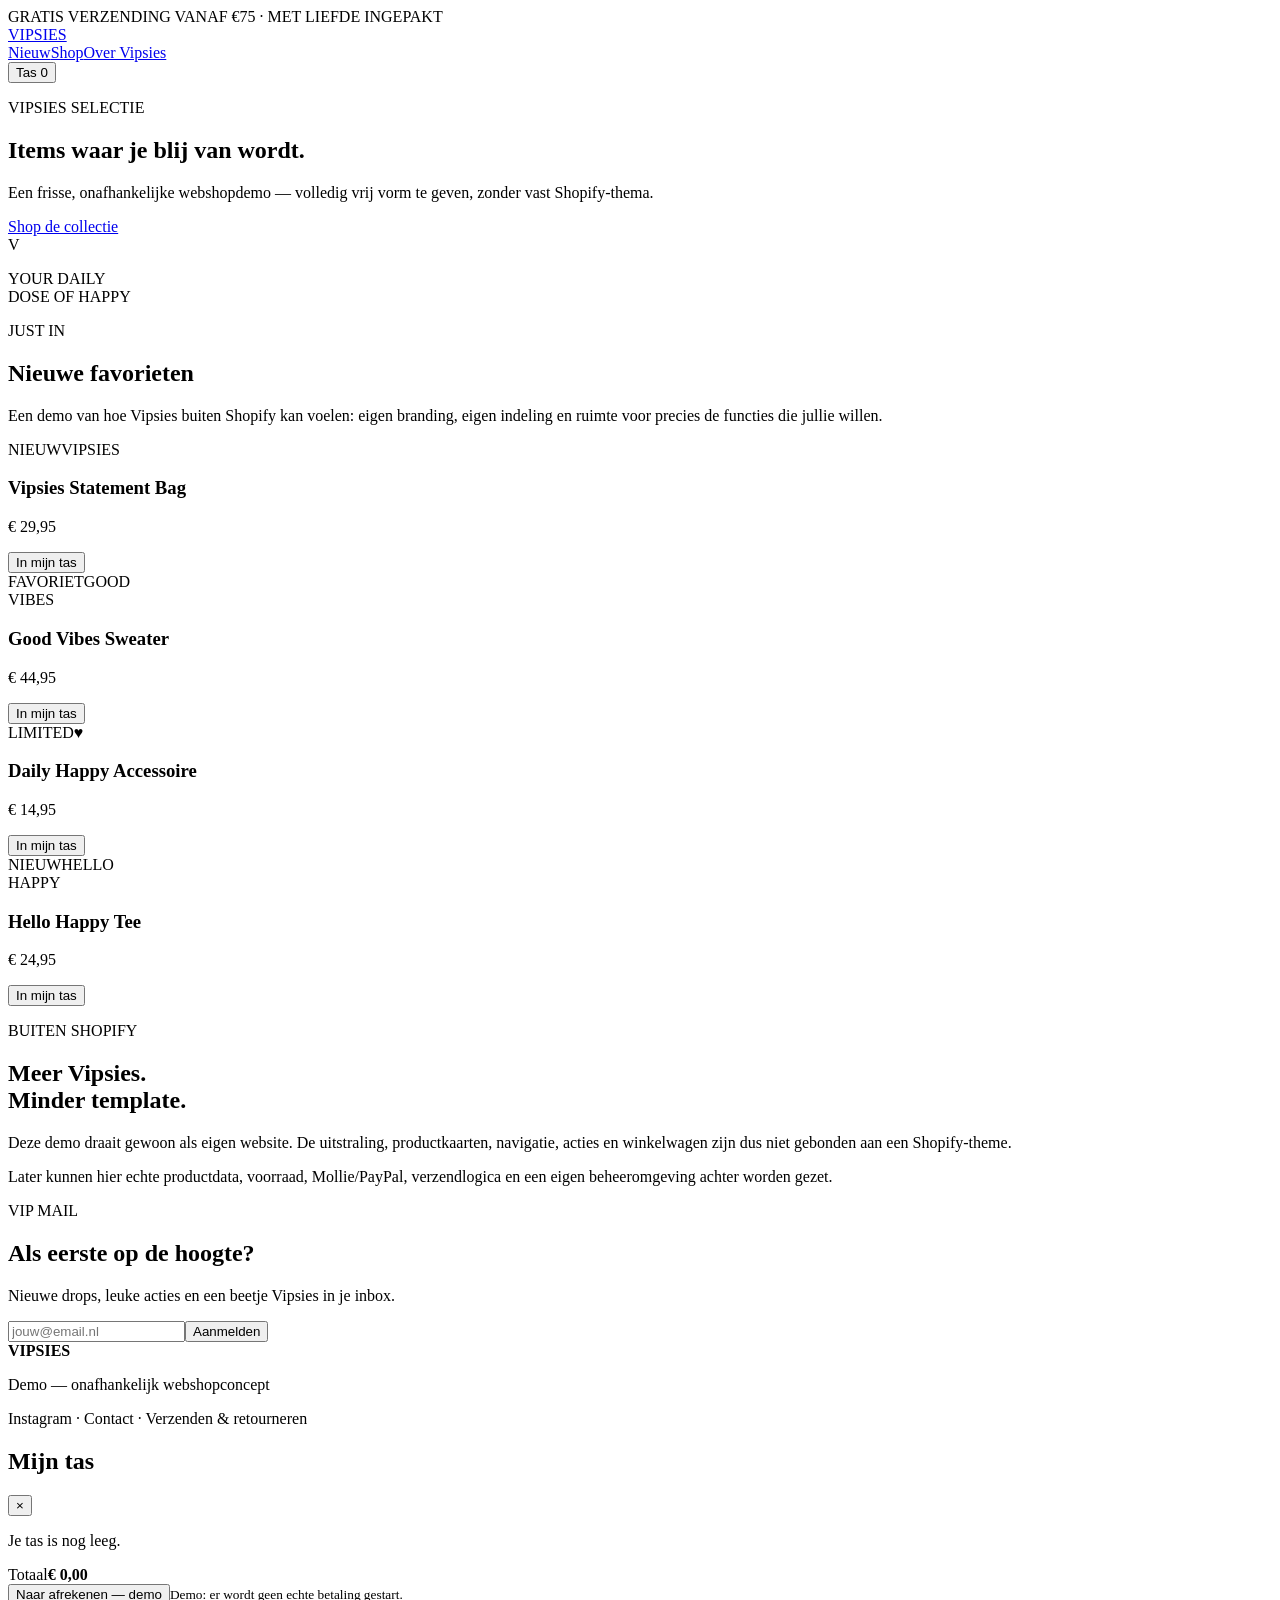
==== index.html @ ef4ade29 "Add index.html for Vipsies storefront demo" ====
<!doctype html>
<html lang="nl">
<head>
  <meta charset="UTF-8"><meta name="viewport" content="width=device-width,initial-scale=1">
  <meta name="theme-color" content="#f7eee8"><title>Vipsies — demo webshop</title>
  <link rel="stylesheet" href="style.css">
</head>
<body>
<div class="announcement">GRATIS VERZENDING VANAF €75 · MET LIEFDE INGEPAKT</div>
<header><a class="logo" href="#">VIPSIES</a><nav><a href="#nieuw">Nieuw</a><a href="#shop">Shop</a><a href="#over">Over Vipsies</a></nav><button id="cartBtn" class="icon">Tas <span id="cartCount">0</span></button></header>
<main>
<section class="hero"><div class="hero-copy"><p class="eyebrow">VIPSIES SELECTIE</p><h1>Items waar je blij van wordt.</h1><p>Een frisse, onafhankelijke webshopdemo — volledig vrij vorm te geven, zonder vast Shopify-thema.</p><a class="btn" href="#shop">Shop de collectie</a></div><div class="hero-art"><span>V</span><p>YOUR DAILY<br>DOSE OF HAPPY</p></div></section>
<section class="intro" id="nieuw"><p class="eyebrow">JUST IN</p><h2>Nieuwe favorieten</h2><p>Een demo van hoe Vipsies buiten Shopify kan voelen: eigen branding, eigen indeling en ruimte voor precies de functies die jullie willen.</p></section>
<section class="products" id="shop">
<article class="product"><div class="photo p1"><span>NIEUW</span>VIPSIES</div><h3>Vipsies Statement Bag</h3><p class="price">€ 29,95</p><button data-name="Statement Bag" data-price="29.95">In mijn tas</button></article>
<article class="product"><div class="photo p2"><span>FAVORIET</span>GOOD<br>VIBES</div><h3>Good Vibes Sweater</h3><p class="price">€ 44,95</p><button data-name="Good Vibes Sweater" data-price="44.95">In mijn tas</button></article>
<article class="product"><div class="photo p3"><span>LIMITED</span>♥</div><h3>Daily Happy Accessoire</h3><p class="price">€ 14,95</p><button data-name="Daily Happy Accessoire" data-price="14.95">In mijn tas</button></article>
<article class="product"><div class="photo p4"><span>NIEUW</span>HELLO<br>HAPPY</div><h3>Hello Happy Tee</h3><p class="price">€ 24,95</p><button data-name="Hello Happy Tee" data-price="24.95">In mijn tas</button></article>
</section>
<section class="freedom" id="over"><div><p class="eyebrow">BUITEN SHOPIFY</p><h2>Meer Vipsies.<br>Minder template.</h2></div><div><p>Deze demo draait gewoon als eigen website. De uitstraling, productkaarten, navigatie, acties en winkelwagen zijn dus niet gebonden aan een Shopify-theme.</p><p>Later kunnen hier echte productdata, voorraad, Mollie/PayPal, verzendlogica en een eigen beheeromgeving achter worden gezet.</p></div></section>
<section class="newsletter"><p class="eyebrow">VIP MAIL</p><h2>Als eerste op de hoogte?</h2><p>Nieuwe drops, leuke acties en een beetje Vipsies in je inbox.</p><form onsubmit="event.preventDefault();this.innerHTML='<strong>Je staat op de lijst ♡</strong>'"><input type="email" required placeholder="jouw@email.nl"><button>Aanmelden</button></form></section>
</main>
<footer><strong>VIPSIES</strong><p>Demo — onafhankelijk webshopconcept</p><p>Instagram · Contact · Verzenden & retourneren</p></footer>
<aside id="drawer" class="drawer"><div class="drawer-head"><h2>Mijn tas</h2><button id="closeCart">×</button></div><div id="cartItems" class="cart-items"><p class="empty">Je tas is nog leeg.</p></div><div class="cart-bottom"><div><span>Totaal</span><strong id="total">€ 0,00</strong></div><button class="checkout">Naar afrekenen — demo</button><small>Demo: er wordt geen echte betaling gestart.</small></div></aside><div id="overlay" class="overlay"></div>
<script src="script.js"></script>
</body></html>
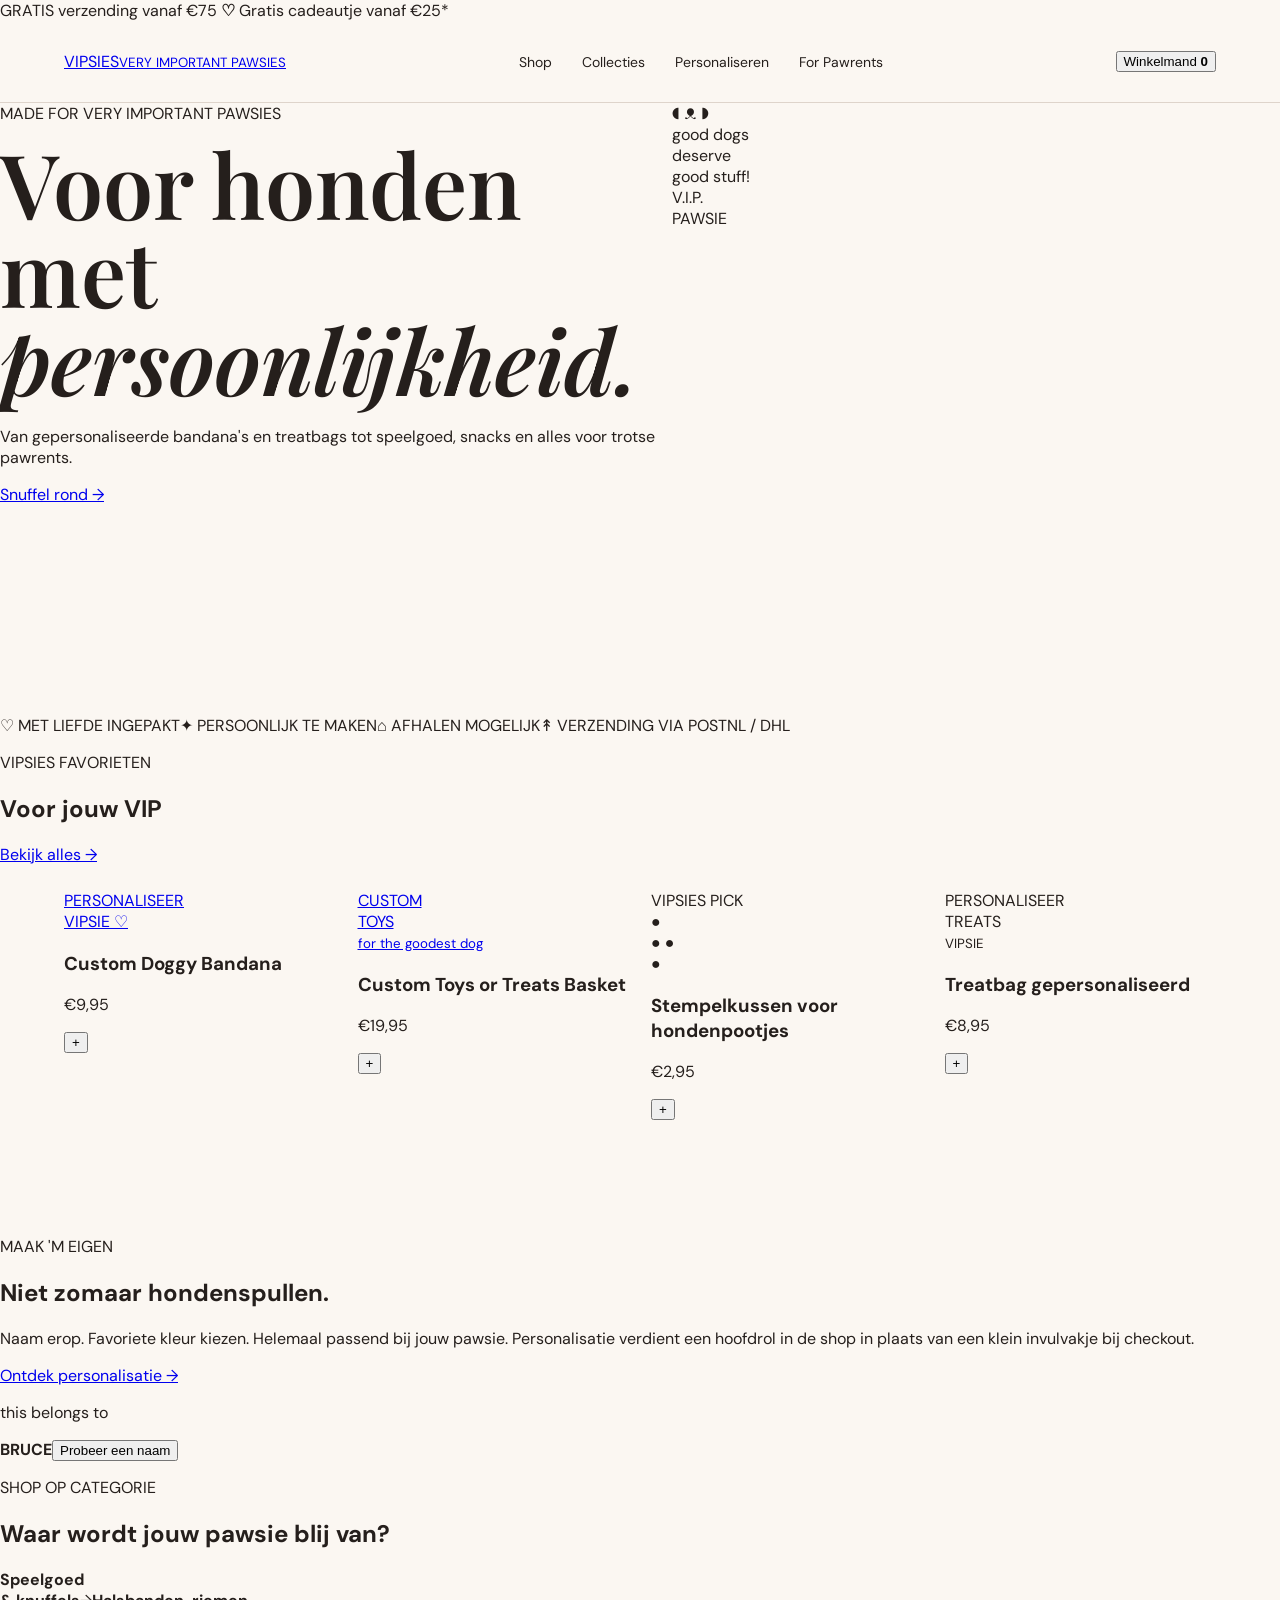
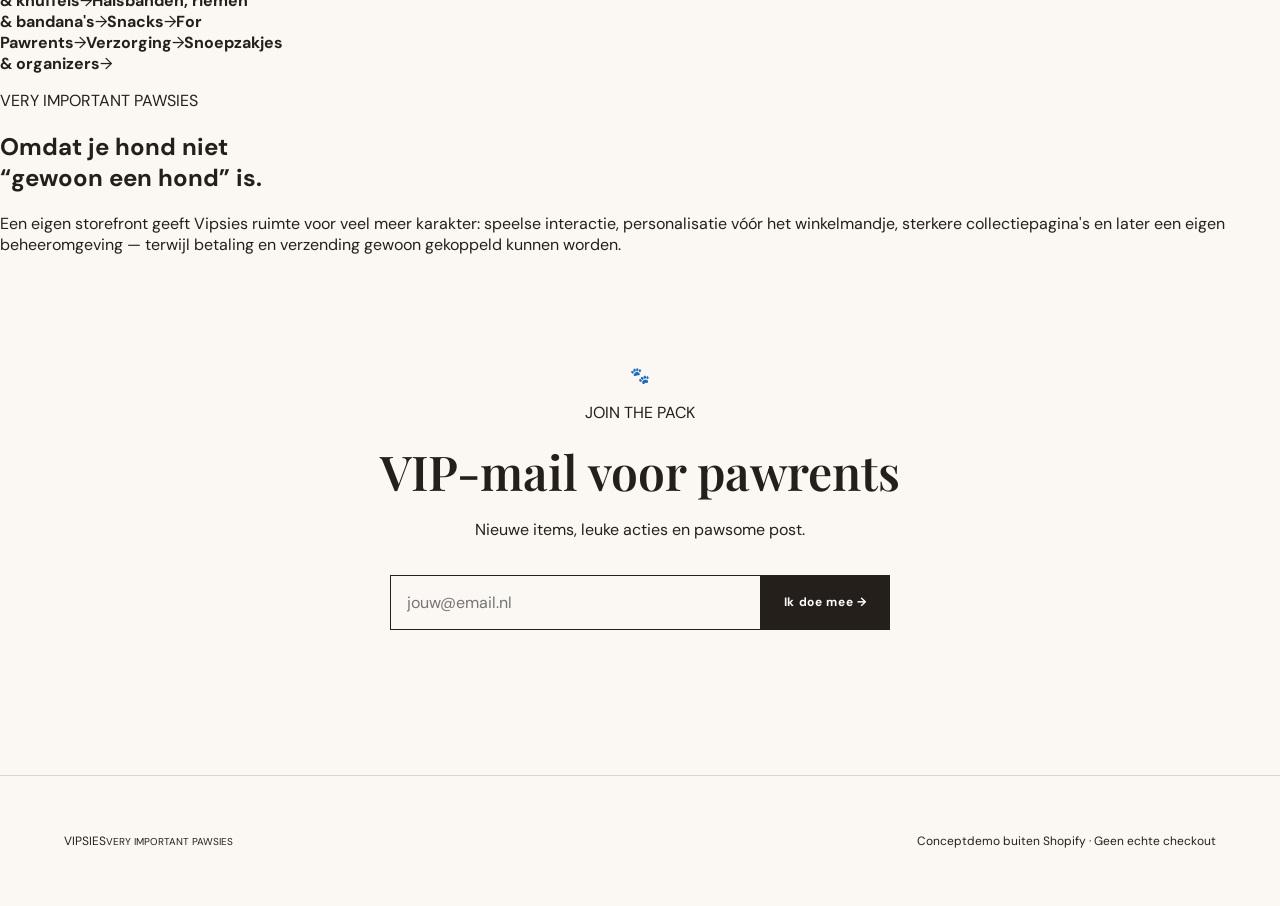
==== commit c88dee08: "Rework index.html around real Vipsies brand and catalog" ====
--- a/index.html
+++ b/index.html
@@ -1,26 +1,19 @@
-<!doctype html>
-<html lang="nl">
-<head>
-  <meta charset="UTF-8"><meta name="viewport" content="width=device-width,initial-scale=1">
-  <meta name="theme-color" content="#f7eee8"><title>Vipsies — demo webshop</title>
-  <link rel="stylesheet" href="style.css">
-</head>
-<body>
-<div class="announcement">GRATIS VERZENDING VANAF €75 · MET LIEFDE INGEPAKT</div>
-<header><a class="logo" href="#">VIPSIES</a><nav><a href="#nieuw">Nieuw</a><a href="#shop">Shop</a><a href="#over">Over Vipsies</a></nav><button id="cartBtn" class="icon">Tas <span id="cartCount">0</span></button></header>
+<!doctype html><html lang="nl"><head><meta charset="UTF-8"><meta name="viewport" content="width=device-width,initial-scale=1"><meta name="theme-color" content="#f7eee8"><title>Vipsies — Very Important Pawsies</title><link rel="stylesheet" href="style.css"></head><body>
+<div class="top">GRATIS verzending vanaf €75 <b>♡</b> Gratis cadeautje vanaf €25*</div>
+<header><a class="brand" href="#"><span>VIPSIES</span><small>VERY IMPORTANT PAWSIES</small></a><nav><a href="#shop">Shop</a><a href="#collecties">Collecties</a><a href="#personaliseer">Personaliseren</a><a href="#pawrents">For Pawrents</a></nav><button id="cartBtn" class="bag">Winkelmand <b id="cartCount">0</b></button></header>
 <main>
-<section class="hero"><div class="hero-copy"><p class="eyebrow">VIPSIES SELECTIE</p><h1>Items waar je blij van wordt.</h1><p>Een frisse, onafhankelijke webshopdemo — volledig vrij vorm te geven, zonder vast Shopify-thema.</p><a class="btn" href="#shop">Shop de collectie</a></div><div class="hero-art"><span>V</span><p>YOUR DAILY<br>DOSE OF HAPPY</p></div></section>
-<section class="intro" id="nieuw"><p class="eyebrow">JUST IN</p><h2>Nieuwe favorieten</h2><p>Een demo van hoe Vipsies buiten Shopify kan voelen: eigen branding, eigen indeling en ruimte voor precies de functies die jullie willen.</p></section>
-<section class="products" id="shop">
-<article class="product"><div class="photo p1"><span>NIEUW</span>VIPSIES</div><h3>Vipsies Statement Bag</h3><p class="price">€ 29,95</p><button data-name="Statement Bag" data-price="29.95">In mijn tas</button></article>
-<article class="product"><div class="photo p2"><span>FAVORIET</span>GOOD<br>VIBES</div><h3>Good Vibes Sweater</h3><p class="price">€ 44,95</p><button data-name="Good Vibes Sweater" data-price="44.95">In mijn tas</button></article>
-<article class="product"><div class="photo p3"><span>LIMITED</span>♥</div><h3>Daily Happy Accessoire</h3><p class="price">€ 14,95</p><button data-name="Daily Happy Accessoire" data-price="14.95">In mijn tas</button></article>
-<article class="product"><div class="photo p4"><span>NIEUW</span>HELLO<br>HAPPY</div><h3>Hello Happy Tee</h3><p class="price">€ 24,95</p><button data-name="Hello Happy Tee" data-price="24.95">In mijn tas</button></article>
-</section>
-<section class="freedom" id="over"><div><p class="eyebrow">BUITEN SHOPIFY</p><h2>Meer Vipsies.<br>Minder template.</h2></div><div><p>Deze demo draait gewoon als eigen website. De uitstraling, productkaarten, navigatie, acties en winkelwagen zijn dus niet gebonden aan een Shopify-theme.</p><p>Later kunnen hier echte productdata, voorraad, Mollie/PayPal, verzendlogica en een eigen beheeromgeving achter worden gezet.</p></div></section>
-<section class="newsletter"><p class="eyebrow">VIP MAIL</p><h2>Als eerste op de hoogte?</h2><p>Nieuwe drops, leuke acties en een beetje Vipsies in je inbox.</p><form onsubmit="event.preventDefault();this.innerHTML='<strong>Je staat op de lijst ♡</strong>'"><input type="email" required placeholder="jouw@email.nl"><button>Aanmelden</button></form></section>
-</main>
-<footer><strong>VIPSIES</strong><p>Demo — onafhankelijk webshopconcept</p><p>Instagram · Contact · Verzenden & retourneren</p></footer>
-<aside id="drawer" class="drawer"><div class="drawer-head"><h2>Mijn tas</h2><button id="closeCart">×</button></div><div id="cartItems" class="cart-items"><p class="empty">Je tas is nog leeg.</p></div><div class="cart-bottom"><div><span>Totaal</span><strong id="total">€ 0,00</strong></div><button class="checkout">Naar afrekenen — demo</button><small>Demo: er wordt geen echte betaling gestart.</small></div></aside><div id="overlay" class="overlay"></div>
-<script src="script.js"></script>
-</body></html>+<section class="hero"><div class="heroText"><span class="pill">MADE FOR VERY IMPORTANT PAWSIES</span><h1>Voor honden met<br><em>persoonlijkheid.</em></h1><p>Van gepersonaliseerde bandana's en treatbags tot speelgoed, snacks en alles voor trotse pawrents.</p><a class="cta" href="#shop">Snuffel rond →</a></div><div class="heroVisual"><div class="dog">◖ᴥ◗</div><div class="scribble">good dogs<br>deserve<br>good stuff!</div><span class="stamp">V.I.P.<br>PAWSIE</span></div></section>
+<section class="trust"><span>♡ MET LIEFDE INGEPAKT</span><span>✦ PERSOONLIJK TE MAKEN</span><span>⌂ AFHALEN MOGELIJK</span><span>↟ VERZENDING VIA POSTNL / DHL</span></section>
+<section class="section" id="shop"><div class="heading"><div><p class="kicker">VIPSIES FAVORIETEN</p><h2>Voor jouw VIP</h2></div><a href="#collecties">Bekijk alles →</a></div>
+<div class="products">
+<article><a class="productImage bandana" href="https://vipsies.nl/products/custom-doggy-bandana"><span>PERSONALISEER</span><div class="fakeBandana">VIPSIE ♡</div></a><h3>Custom Doggy Bandana</h3><div class="buy"><p>€9,95</p><button data-name="Custom Doggy Bandana" data-price="9.95">+</button></div></article>
+<article><a class="productImage basket" href="https://vipsies.nl/products/custom-toys-or-treats-baskets"><span>CUSTOM</span><div class="fakeBasket">TOYS<br><small>for the goodest dog</small></div></a><h3>Custom Toys or Treats Basket</h3><div class="buy"><p>€19,95</p><button data-name="Custom Toys or Treats Basket" data-price="19.95">+</button></div></article>
+<article><div class="productImage paw"><span>VIPSIES PICK</span><div class="pawprint">●<br>● ●<br>●</div></div><h3>Stempelkussen voor hondenpootjes</h3><div class="buy"><p>€2,95</p><button data-name="Stempelkussen hondenpootjes" data-price="2.95">+</button></div></article>
+<article><div class="productImage treat"><span>PERSONALISEER</span><div class="fakeBag">TREATS<br><small>VIPSIE</small></div></div><h3>Treatbag gepersonaliseerd</h3><div class="buy"><p>€8,95</p><button data-name="Treatbag gepersonaliseerd" data-price="8.95">+</button></div></article>
+</div></section>
+<section class="personal" id="personaliseer"><div class="personalCard"><p class="kicker">MAAK 'M EIGEN</p><h2>Niet zomaar honden­spullen.</h2><p>Naam erop. Favoriete kleur kiezen. Helemaal passend bij jouw pawsie. Personalisatie verdient een hoofdrol in de shop in plaats van een klein invulvakje bij checkout.</p><a class="cta light" href="https://vipsies.nl/collections/gepersonaliseerde-items">Ontdek personalisatie →</a></div><div class="nameDemo"><p>this belongs to</p><strong id="dogName">BRUCE</strong><button id="rename">Probeer een naam</button></div></section>
+<section class="section collections" id="collecties"><p class="kicker">SHOP OP CATEGORIE</p><h2>Waar wordt jouw pawsie blij van?</h2><div class="collectionGrid"><a><b>Speelgoed<br>& knuffels</b><i>→</i></a><a><b>Halsbanden, riemen<br>& bandana's</b><i>→</i></a><a><b>Snacks</b><i>→</i></a><a id="pawrents"><b>For<br>Pawrents</b><i>→</i></a><a><b>Verzorging</b><i>→</i></a><a><b>Snoepzakjes<br>& organizers</b><i>→</i></a></div></section>
+<section class="manifesto"><p>VERY IMPORTANT PAWSIES</p><h2>Omdat je hond niet<br>“gewoon een hond” is.</h2><div>Een eigen storefront geeft Vipsies ruimte voor veel meer karakter: speelse interactie, personalisatie vóór het winkelmandje, sterkere collectiepagina's en later een eigen beheeromgeving — terwijl betaling en verzending gewoon gekoppeld kunnen worden.</div></section>
+<section class="newsletter"><span>🐾</span><p class="kicker">JOIN THE PACK</p><h2>VIP-mail voor pawrents</h2><p>Nieuwe items, leuke acties en pawsome post.</p><form onsubmit="event.preventDefault();this.innerHTML='<strong>Welkom bij de pack! ♡</strong>'"><input required type="email" placeholder="jouw@email.nl"><button>Ik doe mee →</button></form></section>
+</main><footer><a class="brand"><span>VIPSIES</span><small>VERY IMPORTANT PAWSIES</small></a><p>Conceptdemo buiten Shopify · Geen echte checkout</p></footer>
+<aside id="drawer" class="drawer"><div class="drawerHead"><h2>Winkelmand</h2><button id="closeCart">×</button></div><div id="cartItems" class="cartItems"></div><div class="cartBottom"><div><span>Totaal</span><strong id="total">€0,00</strong></div><button class="checkout">Afrekenen — demo</button><small>Dit prototype start geen echte betaling.</small></div></aside><div id="overlay"></div><script src="script.js"></script></body></html>
--- a/style.css
+++ b/style.css
@@ -0,0 +1,2 @@
+@import url('https://fonts.googleapis.com/css2?family=DM+Sans:wght@400;500;700&family=Playfair+Display:ital,wght@0,600;1,600&display=swap');
+:root{--ink:#251f1c;--cream:#fbf7f2;--pink:#e9a6a9;--peach:#f1c9ad;--red:#d64a45;--line:#ded4cb}*{box-sizing:border-box}html{scroll-behavior:smooth}body{margin:0;background:var(--cream);color:var(--ink);font-family:"DM Sans",sans-serif}.announcement{text-align:center;background:var(--ink);color:white;padding:9px;font-size:11px;letter-spacing:1.6px}header{height:82px;display:flex;align-items:center;justify-content:space-between;padding:0 5vw;border-bottom:1px solid var(--line);position:sticky;top:0;background:rgba(251,247,242,.94);backdrop-filter:blur(12px);z-index:10}.logo{font-size:27px;font-weight:700;letter-spacing:5px;text-decoration:none;color:var(--ink)}nav{display:flex;gap:30px}nav a{color:inherit;text-decoration:none;font-size:14px}.icon{background:none;border:0;font:inherit;cursor:pointer}.icon span{background:var(--red);color:white;border-radius:20px;padding:2px 7px;margin-left:5px}.hero{min-height:68vh;display:grid;grid-template-columns:1.05fr .95fr}.hero-copy{padding:10vw 7vw;display:flex;flex-direction:column;align-items:flex-start;justify-content:center}.eyebrow{font-size:11px;letter-spacing:2.3px;font-weight:700}.hero h1,.intro h2,.freedom h2,.newsletter h2{font-family:"Playfair Display",serif;font-weight:600}.hero h1{font-size:clamp(48px,7vw,94px);line-height:.98;margin:15px 0 24px;max-width:800px}.hero-copy>p:not(.eyebrow){max-width:570px;line-height:1.7}.btn,.product button,.newsletter button,.checkout{border:0;background:var(--ink);color:white;padding:16px 23px;text-decoration:none;font:700 12px "DM Sans";letter-spacing:.7px;cursor:pointer}.hero-art{background:var(--pink);margin:4vw 5vw 4vw 0;display:flex;flex-direction:column;justify-content:center;align-items:center;min-height:480px;transform:rotate(1.5deg)}.hero-art span{font-family:"Playfair Display";font-size:190px;line-height:.8}.hero-art p{text-align:center;font-weight:700;letter-spacing:4px}.intro{text-align:center;padding:90px 20px 45px}.intro h2{font-size:48px;margin:10px}.intro>p:last-child{max-width:670px;margin:auto;line-height:1.7}.products{padding:25px 5vw 100px;display:grid;grid-template-columns:repeat(4,1fr);gap:22px}.photo{aspect-ratio:4/5;display:flex;justify-content:center;align-items:center;text-align:center;font-family:"Playfair Display";font-size:48px;position:relative}.photo span{position:absolute;top:12px;left:12px;background:white;padding:7px 9px;font:700 9px "DM Sans";letter-spacing:1px}.p1{background:#e8c2a8}.p2{background:#9fb6a4}.p3{background:#e7a4aa;font-size:110px}.p4{background:#c5b6d4}.product h3{font-size:15px;margin:14px 0 4px}.price{margin:0 0 12px}.product button{width:100%;background:transparent;color:var(--ink);border:1px solid var(--ink)}.product button:hover{background:var(--ink);color:white}.freedom{background:var(--peach);padding:100px 8vw;display:grid;grid-template-columns:1fr 1fr;gap:10vw}.freedom h2{font-size:58px;margin:10px 0}.freedom div:last-child{line-height:1.8;font-size:17px}.newsletter{text-align:center;padding:110px 20px}.newsletter h2{font-size:48px;margin:12px}.newsletter form{display:flex;max-width:500px;margin:35px auto}.newsletter input{flex:1;border:1px solid var(--ink);background:transparent;padding:16px;font:inherit}footer{border-top:1px solid var(--line);padding:45px 5vw;display:flex;justify-content:space-between;align-items:center;font-size:12px}.drawer{position:fixed;right:-440px;top:0;width:min(440px,92vw);height:100vh;background:var(--cream);z-index:30;transition:.3s;padding:28px;display:flex;flex-direction:column}.drawer.open{right:0}.drawer-head{display:flex;justify-content:space-between;border-bottom:1px solid var(--line)}.drawer-head button{border:0;background:none;font-size:32px}.cart-items{flex:1;overflow:auto}.cart-row{display:flex;justify-content:space-between;padding:18px 0;border-bottom:1px solid var(--line)}.cart-bottom>div{display:flex;justify-content:space-between;font-size:20px;margin:20px 0}.checkout{width:100%}.cart-bottom small{display:block;text-align:center;margin-top:12px}.overlay{display:none;position:fixed;inset:0;background:#0008;z-index:20}.overlay.show{display:block}@media(max-width:800px){nav{display:none}.hero{grid-template-columns:1fr}.hero-copy{padding:80px 7vw 40px}.hero-art{margin:10px 7vw 60px;min-height:350px}.hero-art span{font-size:130px}.products{grid-template-columns:1fr 1fr}.freedom{grid-template-columns:1fr;gap:10px;padding:70px 7vw}.freedom h2{font-size:45px}footer{align-items:flex-start;gap:18px;flex-direction:column}}@media(max-width:480px){.products{grid-template-columns:1fr}.hero h1{font-size:52px}.newsletter form{flex-direction:column}.newsletter input{min-height:52px}.intro h2,.newsletter h2{font-size:40px}}
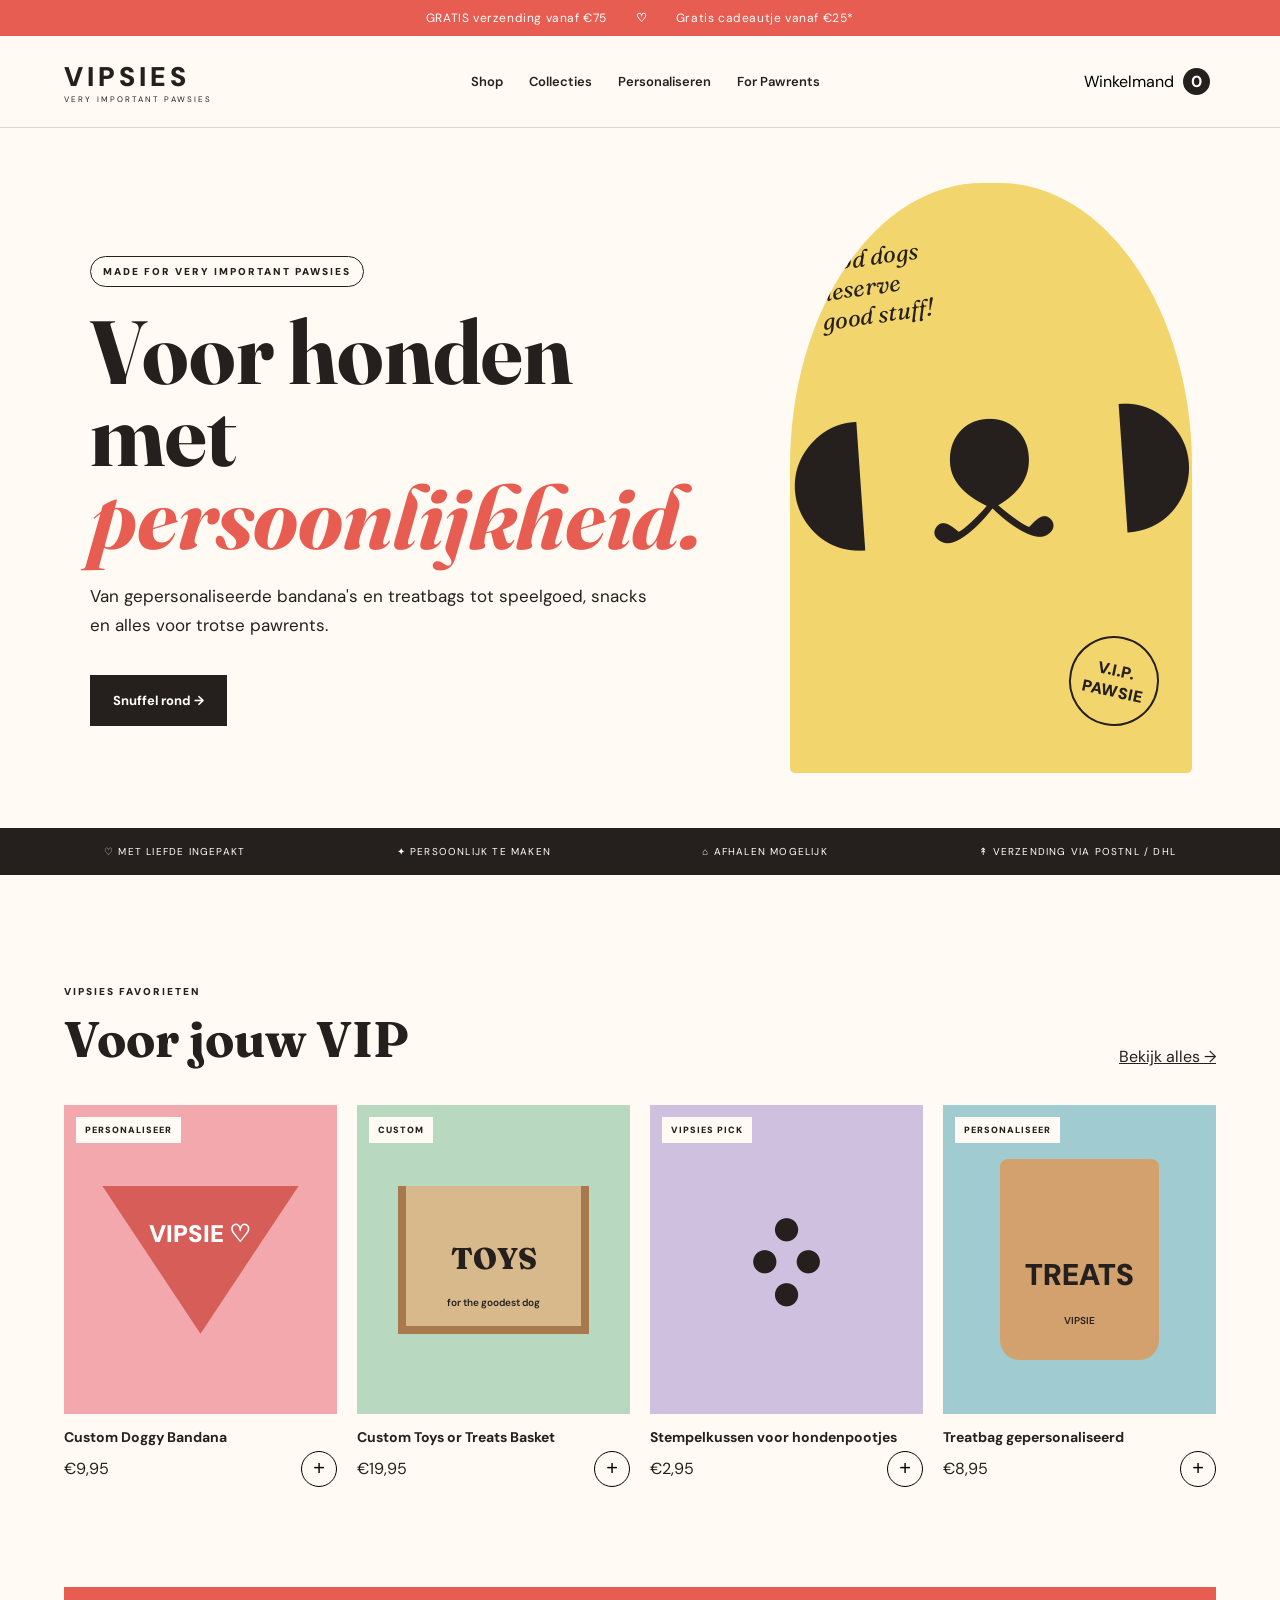
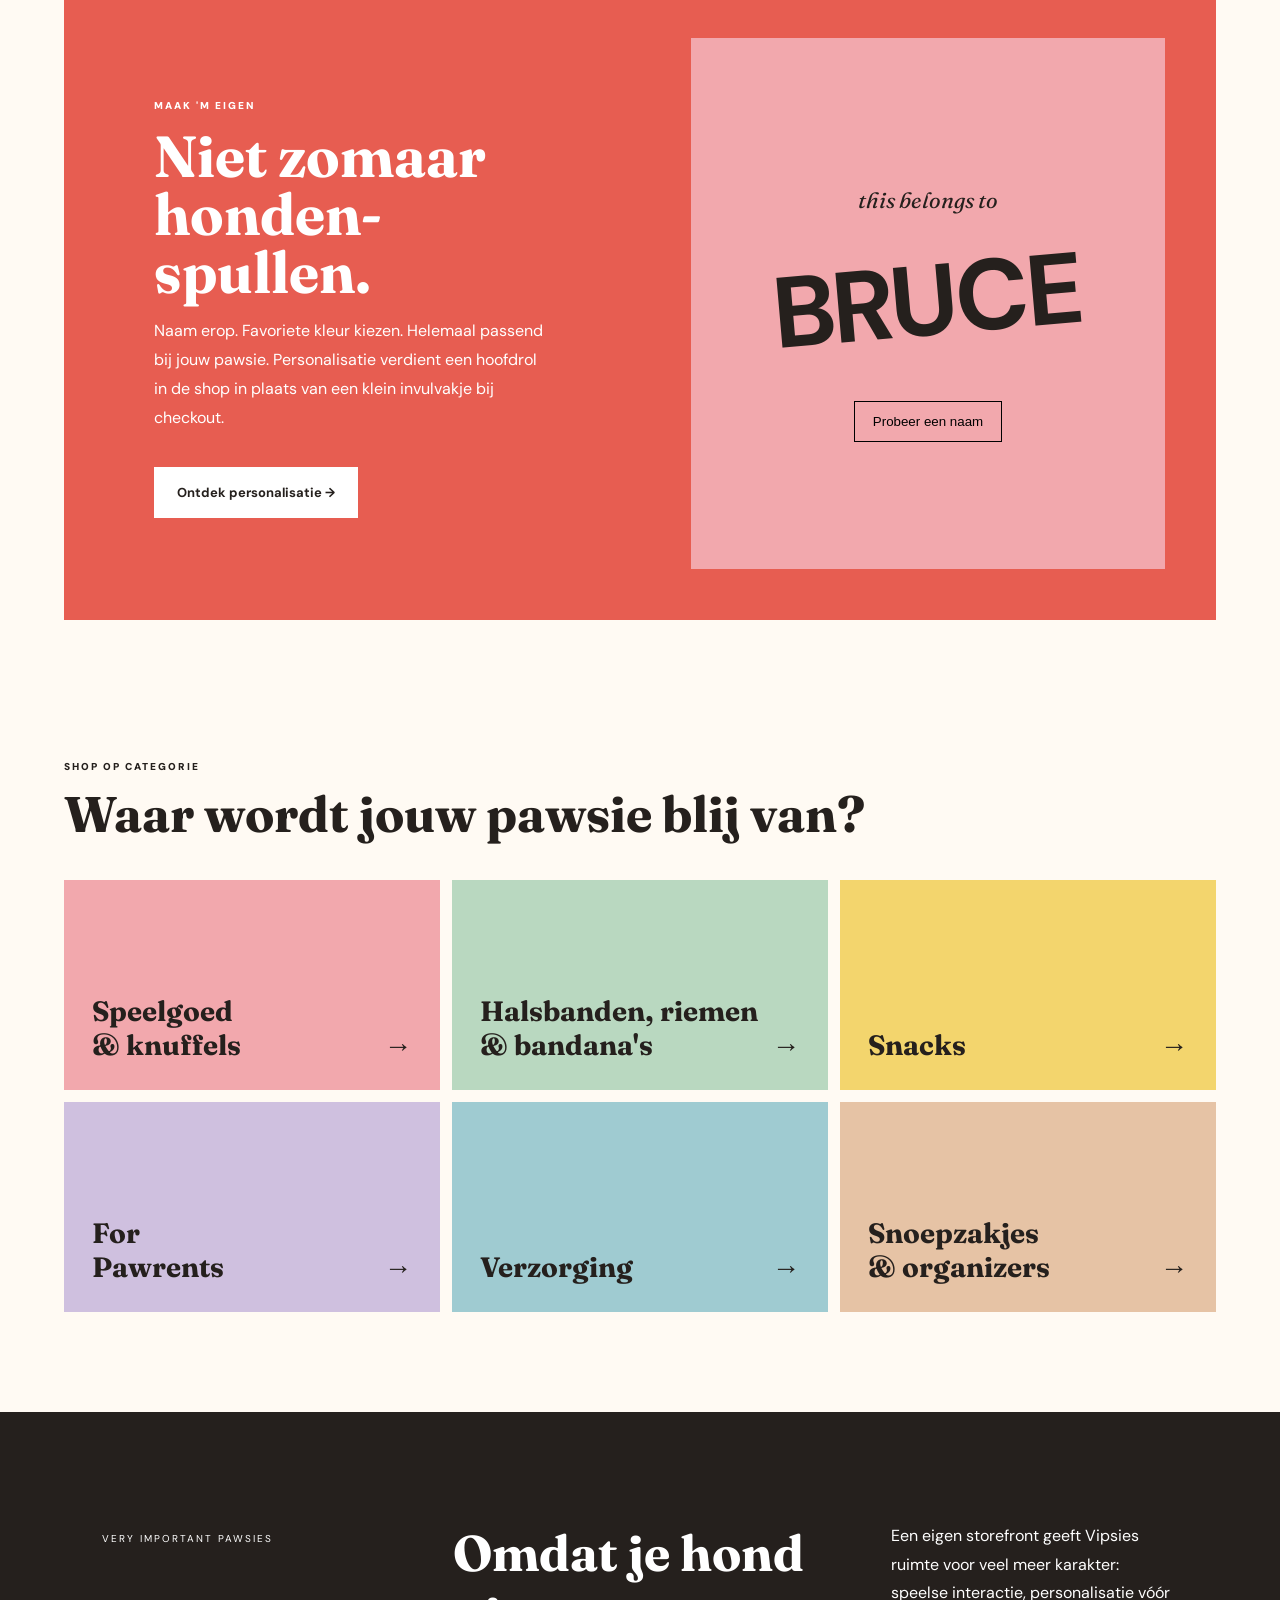
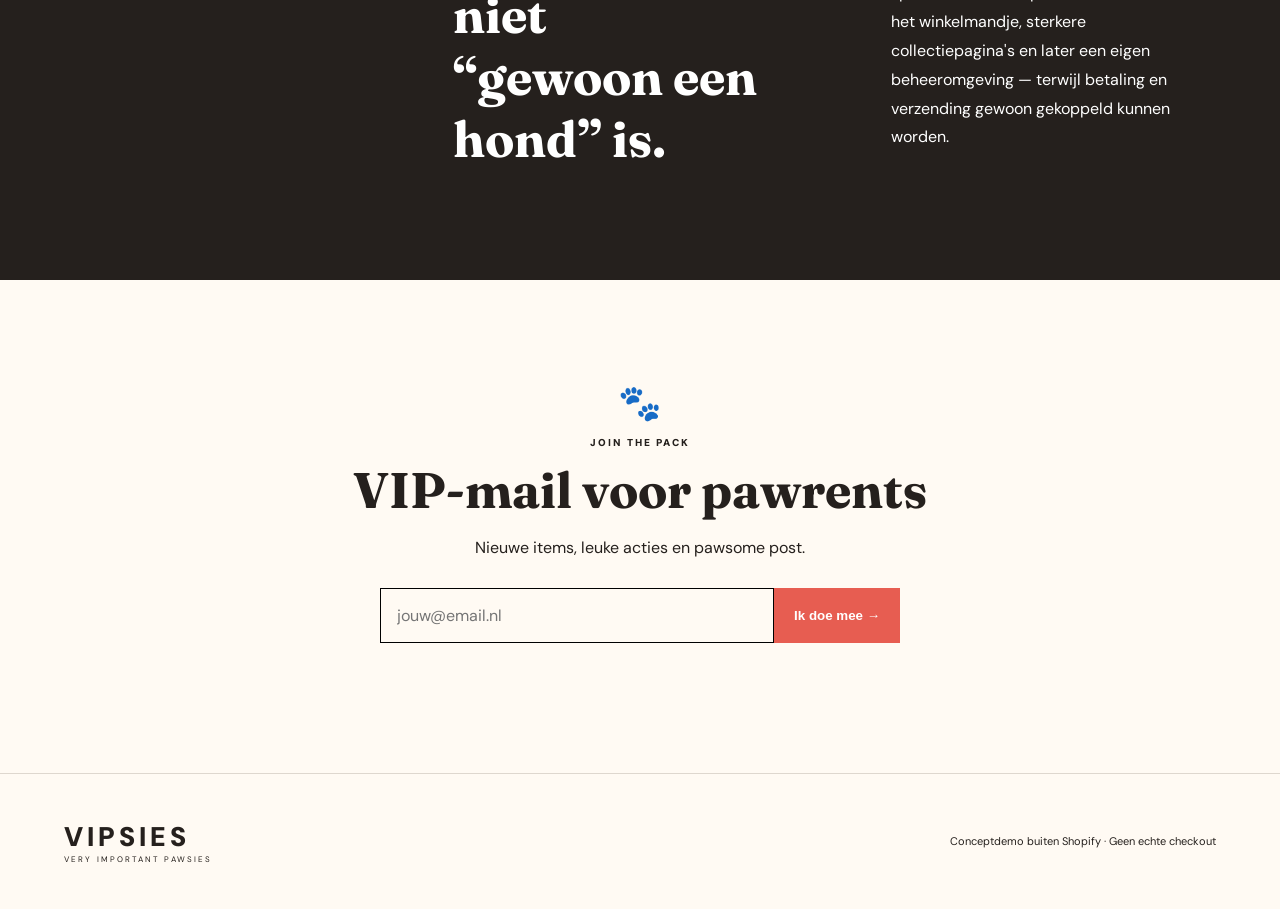
==== commit d7ea0735: "Fix mobile browser asset caching for CSS and JS" ====
--- a/index.html
+++ b/index.html
@@ -1,4 +1,4 @@
-<!doctype html><html lang="nl"><head><meta charset="UTF-8"><meta name="viewport" content="width=device-width,initial-scale=1"><meta name="theme-color" content="#f7eee8"><title>Vipsies — Very Important Pawsies</title><link rel="stylesheet" href="style.css"></head><body>
+<!doctype html><html lang="nl"><head><meta charset="UTF-8"><meta name="viewport" content="width=device-width,initial-scale=1"><meta name="theme-color" content="#f7eee8"><title>Vipsies — Very Important Pawsies</title><link rel="stylesheet" href="./style.css?v=20260927-1"></head><body>
 <div class="top">GRATIS verzending vanaf €75 <b>♡</b> Gratis cadeautje vanaf €25*</div>
 <header><a class="brand" href="#"><span>VIPSIES</span><small>VERY IMPORTANT PAWSIES</small></a><nav><a href="#shop">Shop</a><a href="#collecties">Collecties</a><a href="#personaliseer">Personaliseren</a><a href="#pawrents">For Pawrents</a></nav><button id="cartBtn" class="bag">Winkelmand <b id="cartCount">0</b></button></header>
 <main>
@@ -16,4 +16,4 @@
 <section class="manifesto"><p>VERY IMPORTANT PAWSIES</p><h2>Omdat je hond niet<br>“gewoon een hond” is.</h2><div>Een eigen storefront geeft Vipsies ruimte voor veel meer karakter: speelse interactie, personalisatie vóór het winkelmandje, sterkere collectiepagina's en later een eigen beheeromgeving — terwijl betaling en verzending gewoon gekoppeld kunnen worden.</div></section>
 <section class="newsletter"><span>🐾</span><p class="kicker">JOIN THE PACK</p><h2>VIP-mail voor pawrents</h2><p>Nieuwe items, leuke acties en pawsome post.</p><form onsubmit="event.preventDefault();this.innerHTML='<strong>Welkom bij de pack! ♡</strong>'"><input required type="email" placeholder="jouw@email.nl"><button>Ik doe mee →</button></form></section>
 </main><footer><a class="brand"><span>VIPSIES</span><small>VERY IMPORTANT PAWSIES</small></a><p>Conceptdemo buiten Shopify · Geen echte checkout</p></footer>
-<aside id="drawer" class="drawer"><div class="drawerHead"><h2>Winkelmand</h2><button id="closeCart">×</button></div><div id="cartItems" class="cartItems"></div><div class="cartBottom"><div><span>Totaal</span><strong id="total">€0,00</strong></div><button class="checkout">Afrekenen — demo</button><small>Dit prototype start geen echte betaling.</small></div></aside><div id="overlay"></div><script src="script.js"></script></body></html>+<aside id="drawer" class="drawer"><div class="drawerHead"><h2>Winkelmand</h2><button id="closeCart">×</button></div><div id="cartItems" class="cartItems"></div><div class="cartBottom"><div><span>Totaal</span><strong id="total">€0,00</strong></div><button class="checkout">Afrekenen — demo</button><small>Dit prototype start geen echte betaling.</small></div></aside><div id="overlay"></div><script src="./script.js?v=20260927-1"></script></body></html>
--- a/style.css
+++ b/style.css
@@ -1,2 +1 @@
-@import url('https://fonts.googleapis.com/css2?family=DM+Sans:wght@400;500;700&family=Playfair+Display:ital,wght@0,600;1,600&display=swap');
-:root{--ink:#251f1c;--cream:#fbf7f2;--pink:#e9a6a9;--peach:#f1c9ad;--red:#d64a45;--line:#ded4cb}*{box-sizing:border-box}html{scroll-behavior:smooth}body{margin:0;background:var(--cream);color:var(--ink);font-family:"DM Sans",sans-serif}.announcement{text-align:center;background:var(--ink);color:white;padding:9px;font-size:11px;letter-spacing:1.6px}header{height:82px;display:flex;align-items:center;justify-content:space-between;padding:0 5vw;border-bottom:1px solid var(--line);position:sticky;top:0;background:rgba(251,247,242,.94);backdrop-filter:blur(12px);z-index:10}.logo{font-size:27px;font-weight:700;letter-spacing:5px;text-decoration:none;color:var(--ink)}nav{display:flex;gap:30px}nav a{color:inherit;text-decoration:none;font-size:14px}.icon{background:none;border:0;font:inherit;cursor:pointer}.icon span{background:var(--red);color:white;border-radius:20px;padding:2px 7px;margin-left:5px}.hero{min-height:68vh;display:grid;grid-template-columns:1.05fr .95fr}.hero-copy{padding:10vw 7vw;display:flex;flex-direction:column;align-items:flex-start;justify-content:center}.eyebrow{font-size:11px;letter-spacing:2.3px;font-weight:700}.hero h1,.intro h2,.freedom h2,.newsletter h2{font-family:"Playfair Display",serif;font-weight:600}.hero h1{font-size:clamp(48px,7vw,94px);line-height:.98;margin:15px 0 24px;max-width:800px}.hero-copy>p:not(.eyebrow){max-width:570px;line-height:1.7}.btn,.product button,.newsletter button,.checkout{border:0;background:var(--ink);color:white;padding:16px 23px;text-decoration:none;font:700 12px "DM Sans";letter-spacing:.7px;cursor:pointer}.hero-art{background:var(--pink);margin:4vw 5vw 4vw 0;display:flex;flex-direction:column;justify-content:center;align-items:center;min-height:480px;transform:rotate(1.5deg)}.hero-art span{font-family:"Playfair Display";font-size:190px;line-height:.8}.hero-art p{text-align:center;font-weight:700;letter-spacing:4px}.intro{text-align:center;padding:90px 20px 45px}.intro h2{font-size:48px;margin:10px}.intro>p:last-child{max-width:670px;margin:auto;line-height:1.7}.products{padding:25px 5vw 100px;display:grid;grid-template-columns:repeat(4,1fr);gap:22px}.photo{aspect-ratio:4/5;display:flex;justify-content:center;align-items:center;text-align:center;font-family:"Playfair Display";font-size:48px;position:relative}.photo span{position:absolute;top:12px;left:12px;background:white;padding:7px 9px;font:700 9px "DM Sans";letter-spacing:1px}.p1{background:#e8c2a8}.p2{background:#9fb6a4}.p3{background:#e7a4aa;font-size:110px}.p4{background:#c5b6d4}.product h3{font-size:15px;margin:14px 0 4px}.price{margin:0 0 12px}.product button{width:100%;background:transparent;color:var(--ink);border:1px solid var(--ink)}.product button:hover{background:var(--ink);color:white}.freedom{background:var(--peach);padding:100px 8vw;display:grid;grid-template-columns:1fr 1fr;gap:10vw}.freedom h2{font-size:58px;margin:10px 0}.freedom div:last-child{line-height:1.8;font-size:17px}.newsletter{text-align:center;padding:110px 20px}.newsletter h2{font-size:48px;margin:12px}.newsletter form{display:flex;max-width:500px;margin:35px auto}.newsletter input{flex:1;border:1px solid var(--ink);background:transparent;padding:16px;font:inherit}footer{border-top:1px solid var(--line);padding:45px 5vw;display:flex;justify-content:space-between;align-items:center;font-size:12px}.drawer{position:fixed;right:-440px;top:0;width:min(440px,92vw);height:100vh;background:var(--cream);z-index:30;transition:.3s;padding:28px;display:flex;flex-direction:column}.drawer.open{right:0}.drawer-head{display:flex;justify-content:space-between;border-bottom:1px solid var(--line)}.drawer-head button{border:0;background:none;font-size:32px}.cart-items{flex:1;overflow:auto}.cart-row{display:flex;justify-content:space-between;padding:18px 0;border-bottom:1px solid var(--line)}.cart-bottom>div{display:flex;justify-content:space-between;font-size:20px;margin:20px 0}.checkout{width:100%}.cart-bottom small{display:block;text-align:center;margin-top:12px}.overlay{display:none;position:fixed;inset:0;background:#0008;z-index:20}.overlay.show{display:block}@media(max-width:800px){nav{display:none}.hero{grid-template-columns:1fr}.hero-copy{padding:80px 7vw 40px}.hero-art{margin:10px 7vw 60px;min-height:350px}.hero-art span{font-size:130px}.products{grid-template-columns:1fr 1fr}.freedom{grid-template-columns:1fr;gap:10px;padding:70px 7vw}.freedom h2{font-size:45px}footer{align-items:flex-start;gap:18px;flex-direction:column}}@media(max-width:480px){.products{grid-template-columns:1fr}.hero h1{font-size:52px}.newsletter form{flex-direction:column}.newsletter input{min-height:52px}.intro h2,.newsletter h2{font-size:40px}}+@import url('https://fonts.googleapis.com/css2?family=DM+Sans:wght@400;600;700;900&family=Fraunces:opsz,wght@9..144,600;9..144,800&display=swap');:root{--cream:#fffaf3;--ink:#25201d;--pink:#f2a8ad;--red:#e75d51;--yellow:#f3d56d;--mint:#b9d8c0;--lilac:#cfc0df;--blue:#9fcbd1}*{box-sizing:border-box}html{scroll-behavior:smooth}body{margin:0;background:var(--cream);color:var(--ink);font-family:'DM Sans',sans-serif}.top{padding:10px;text-align:center;background:var(--red);color:white;font-size:12px;letter-spacing:.6px}.top b{margin:0 25px}header{height:92px;display:flex;align-items:center;justify-content:space-between;padding:0 5vw;border-bottom:1px solid #ded7ce;background:rgba(255,250,243,.95);position:sticky;top:0;z-index:10;backdrop-filter:blur(10px)}.brand{text-decoration:none;color:inherit;display:flex;flex-direction:column}.brand span{font-weight:900;font-size:27px;letter-spacing:4px}.brand small{font-size:8px;letter-spacing:2.1px}nav{display:flex;gap:26px}nav a{color:inherit;text-decoration:none;font-size:13px;font-weight:600}.bag{border:0;background:none;font:inherit;cursor:pointer}.bag b{background:var(--ink);color:white;padding:3px 8px;border-radius:50px;margin-left:5px}.hero{display:grid;grid-template-columns:1.05fr .95fr;min-height:650px}.heroText{padding:10vw 7vw 8vw}.pill,.kicker{font-size:10px;font-weight:900;letter-spacing:2px}.pill{display:inline-block;border:1px solid;padding:8px 12px;border-radius:40px}.hero h1,.section h2,.personal h2,.manifesto h2,.newsletter h2{font-family:'Fraunces',serif}.hero h1{font-size:clamp(52px,7vw,95px);line-height:.92;margin:24px 0}.hero h1 em{color:var(--red)}.heroText>p{max-width:580px;font-size:17px;line-height:1.7}.cta{display:inline-block;background:var(--ink);color:white;text-decoration:none;padding:17px 23px;margin-top:18px;font-weight:700;font-size:13px}.heroVisual{margin:55px 5vw 55px 0;background:var(--yellow);position:relative;display:flex;align-items:center;justify-content:center;overflow:hidden;border-radius:48% 48% 5px 5px}.dog{font-size:clamp(90px,14vw,190px);transform:rotate(-4deg)}.scribble{position:absolute;top:10%;left:7%;font-family:'Fraunces';font-style:italic;font-size:24px;transform:rotate(-8deg)}.stamp{position:absolute;right:8%;bottom:8%;width:90px;height:90px;border:2px solid;border-radius:50%;display:flex;align-items:center;justify-content:center;text-align:center;font-weight:900;transform:rotate(12deg)}.trust{background:var(--ink);color:white;display:flex;justify-content:space-around;gap:20px;padding:17px 3vw;font-size:10px;letter-spacing:1.2px;overflow:hidden;white-space:nowrap}.section{padding:100px 5vw}.heading{display:flex;align-items:end;justify-content:space-between}.heading h2,.collections h2{font-size:50px;margin:8px 0 35px}.heading a{color:inherit;margin-bottom:38px}.products{display:grid;grid-template-columns:repeat(4,1fr);gap:20px}.productImage{aspect-ratio:1/1.13;display:flex;align-items:center;justify-content:center;position:relative;text-decoration:none;color:inherit;overflow:hidden}.productImage>span{position:absolute;top:12px;left:12px;background:var(--cream);font-size:9px;font-weight:900;letter-spacing:1px;padding:7px 9px}.bandana{background:var(--pink)}.basket{background:var(--mint)}.paw{background:var(--lilac)}.treat{background:var(--blue)}.fakeBandana{width:72%;height:48%;background:#d65d58;clip-path:polygon(0 0,100% 0,50% 100%);padding-top:12%;text-align:center;color:white;font-weight:900;font-size:24px}.fakeBasket{width:70%;height:48%;border:8px solid #a8794c;border-top:0;background:#d7b98c;text-align:center;padding-top:20%;font:800 30px 'Fraunces'}.fakeBasket small,.fakeBag small{font:600 10px 'DM Sans'}.pawprint{text-align:center;font-size:54px;line-height:.6}.fakeBag{width:58%;height:65%;background:#d2a16e;border-radius:8px 8px 20px 20px;text-align:center;padding-top:35%;font-size:30px;font-weight:900}.products h3{font-size:14px;margin:14px 0 5px}.buy{display:flex;justify-content:space-between;align-items:center}.buy p{margin:0}.buy button{border:1px solid;background:none;border-radius:50%;width:36px;height:36px;font-size:20px;cursor:pointer}.personal{display:grid;grid-template-columns:1fr 1fr;margin:0 5vw 100px;background:var(--red);color:white}.personalCard{padding:8vw 7vw}.personal h2{font-size:58px;line-height:1;margin:15px 0}.personalCard>p:not(.kicker){line-height:1.8;max-width:580px}.light{background:white;color:var(--ink)}.nameDemo{background:var(--pink);color:var(--ink);margin:4vw;display:flex;flex-direction:column;align-items:center;justify-content:center;min-height:380px}.nameDemo p{font-family:'Fraunces';font-style:italic;font-size:22px}.nameDemo strong{font-size:clamp(50px,8vw,100px);transform:rotate(-5deg)}.nameDemo button{margin-top:35px;border:1px solid;background:none;padding:12px 18px;cursor:pointer}.collections{padding-top:30px}.collectionGrid{display:grid;grid-template-columns:repeat(3,1fr);gap:12px}.collectionGrid a{min-height:210px;padding:28px;display:flex;justify-content:space-between;align-items:end;font-family:'Fraunces';font-size:28px;background:var(--pink);cursor:pointer}.collectionGrid a:nth-child(2){background:var(--mint)}.collectionGrid a:nth-child(3){background:var(--yellow)}.collectionGrid a:nth-child(4){background:var(--lilac)}.collectionGrid a:nth-child(5){background:var(--blue)}.collectionGrid a:nth-child(6){background:#e6c3a5}.collectionGrid i{font-style:normal}.manifesto{padding:110px 8vw;background:var(--ink);color:white;display:grid;grid-template-columns:1fr 1.3fr 1fr;gap:5vw;align-items:start}.manifesto>p{font-size:10px;letter-spacing:2px}.manifesto h2{font-size:50px;margin:0}.manifesto div{line-height:1.8}.newsletter{text-align:center;padding:100px 20px}.newsletter>span{font-size:35px}.newsletter h2{font-size:50px;margin:10px}.newsletter form{display:flex;max-width:520px;margin:30px auto}.newsletter input{flex:1;padding:16px;border:1px solid;background:transparent;font:inherit}.newsletter button,.checkout{border:0;background:var(--red);color:white;padding:16px 20px;font-weight:700}footer{border-top:1px solid #ded7ce;padding:45px 5vw;display:flex;justify-content:space-between;align-items:center;font-size:11px}.drawer{position:fixed;z-index:30;right:-440px;top:0;width:min(440px,94vw);height:100vh;background:var(--cream);padding:28px;transition:.3s;display:flex;flex-direction:column}.drawer.open{right:0}.drawerHead{display:flex;justify-content:space-between;border-bottom:1px solid #ddd}.drawerHead button{border:0;background:none;font-size:30px}.cartItems{flex:1;overflow:auto}.cartRow{display:flex;justify-content:space-between;padding:18px 0;border-bottom:1px solid #ddd}.cartBottom>div{display:flex;justify-content:space-between;margin:18px 0;font-size:19px}.checkout{width:100%}.cartBottom small{display:block;text-align:center;margin-top:10px}#overlay{display:none;position:fixed;inset:0;background:#0008;z-index:20}#overlay.show{display:block}@media(max-width:850px){nav{display:none}.hero{grid-template-columns:1fr}.heroText{padding:70px 7vw 30px}.heroVisual{margin:20px 7vw 60px;min-height:400px}.products{grid-template-columns:1fr 1fr}.personal{grid-template-columns:1fr}.collectionGrid{grid-template-columns:1fr 1fr}.manifesto{grid-template-columns:1fr}.trust{justify-content:flex-start}.top b{margin:0 8px}}@media(max-width:500px){header{height:78px}.brand span{font-size:21px}.brand small{font-size:6px}.bag{font-size:0}.bag b{font-size:12px}.hero h1{font-size:54px}.products{grid-template-columns:1fr}.collectionGrid{grid-template-columns:1fr}.personal h2,.heading h2,.collections h2,.manifesto h2,.newsletter h2{font-size:42px}.newsletter form{flex-direction:column}.newsletter input{min-height:52px}footer{align-items:flex-start;gap:18px;flex-direction:column}}
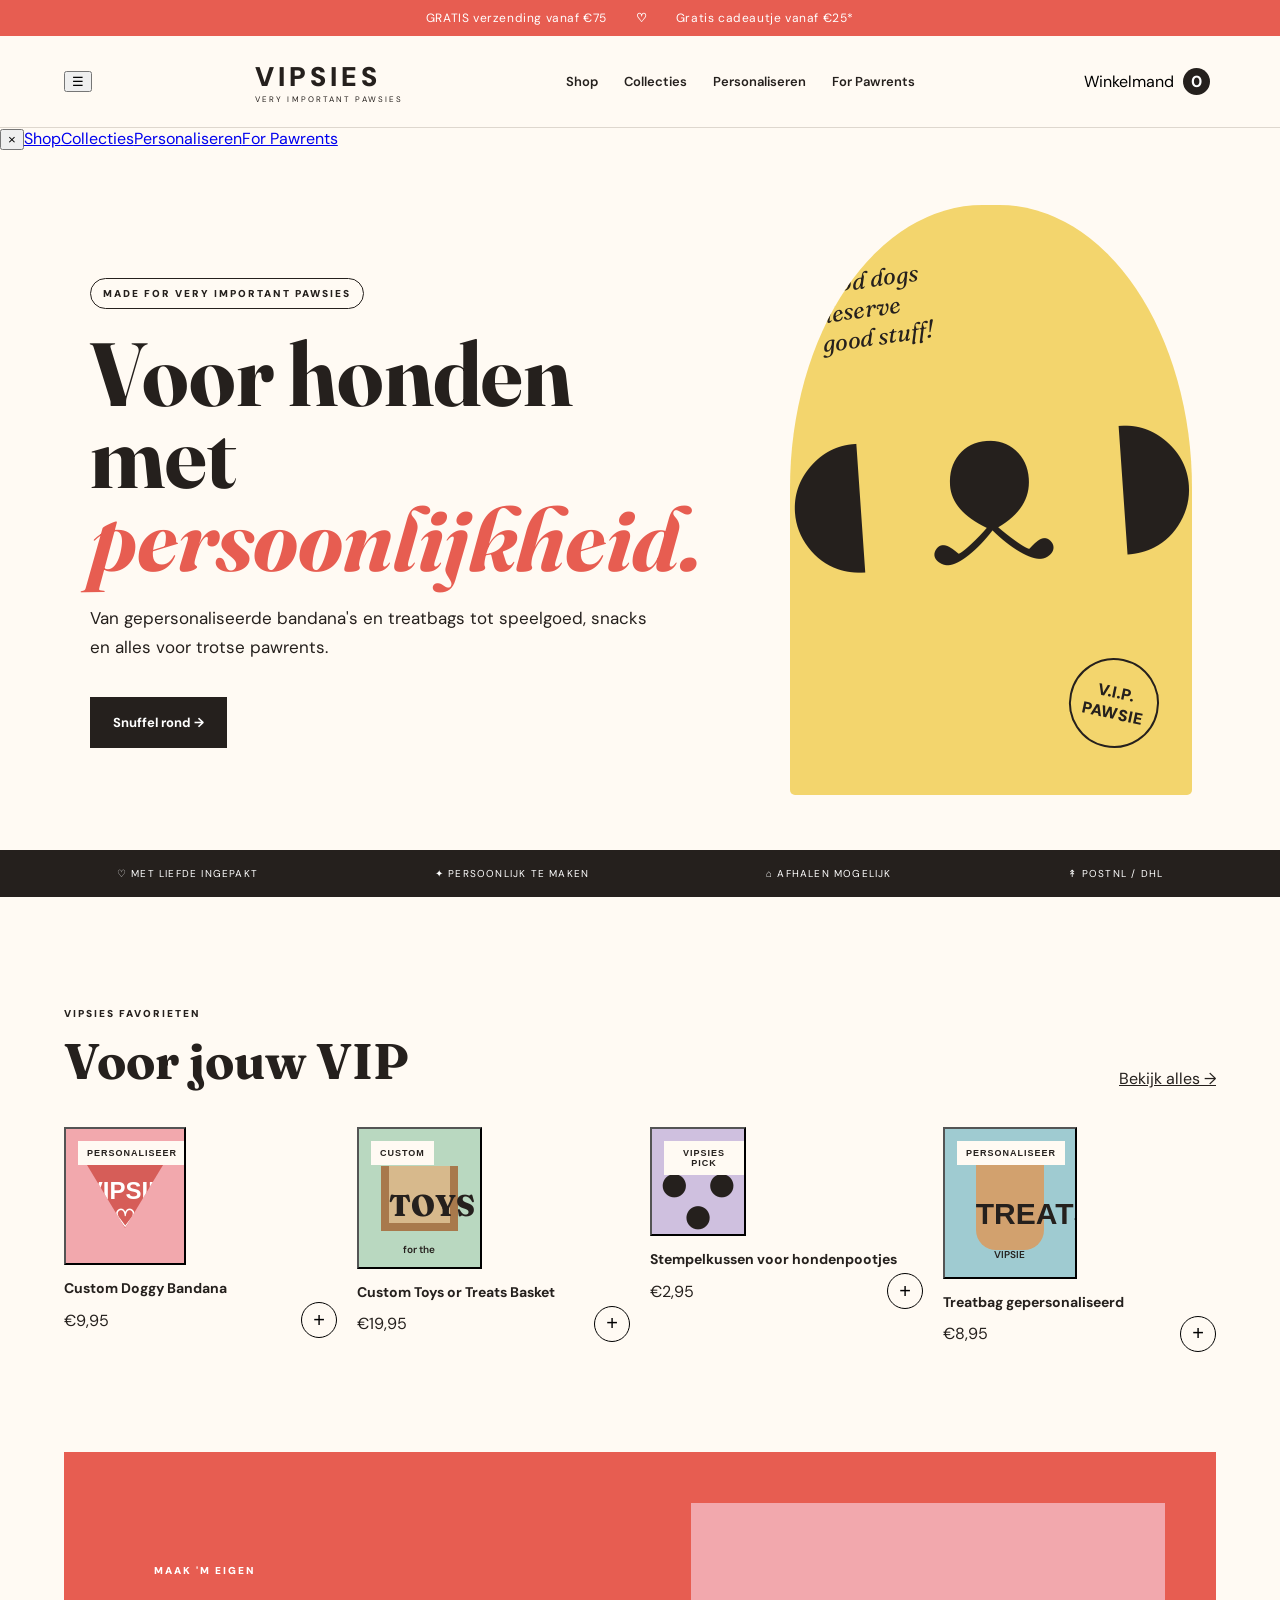
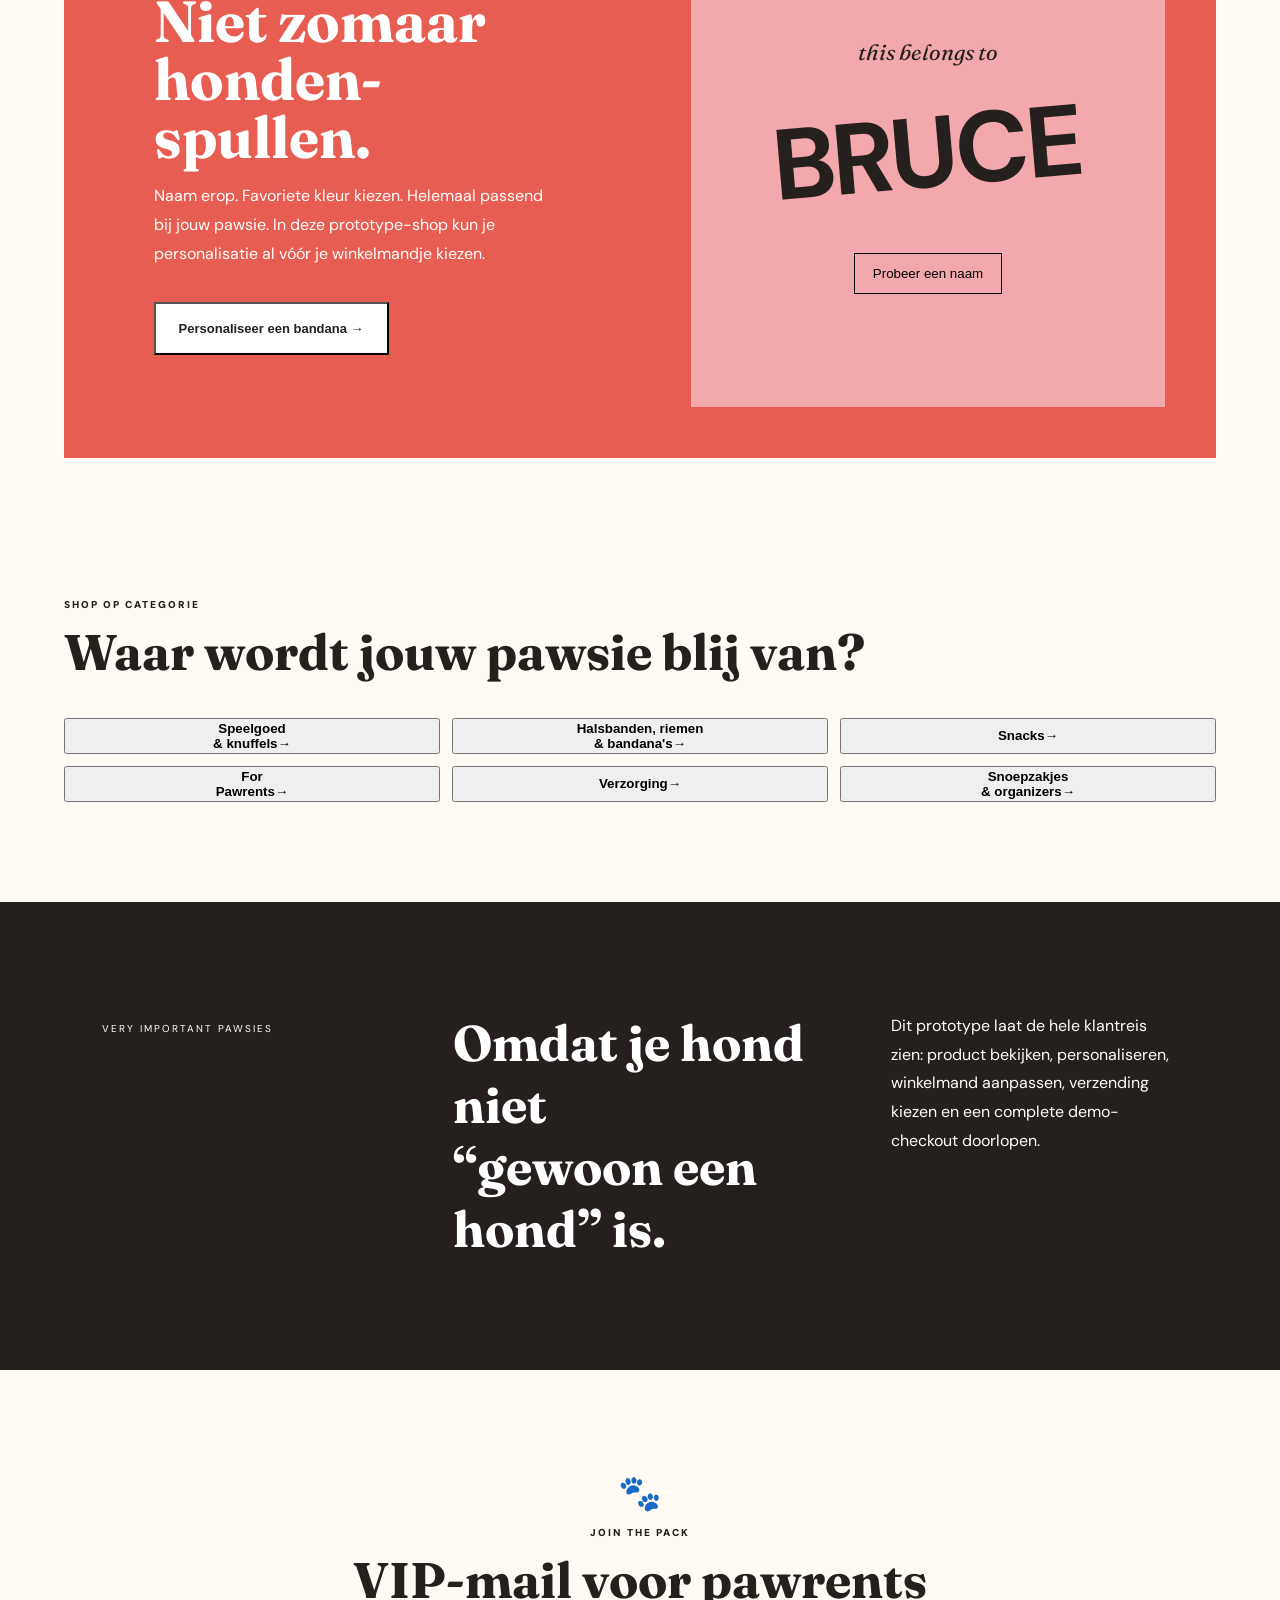
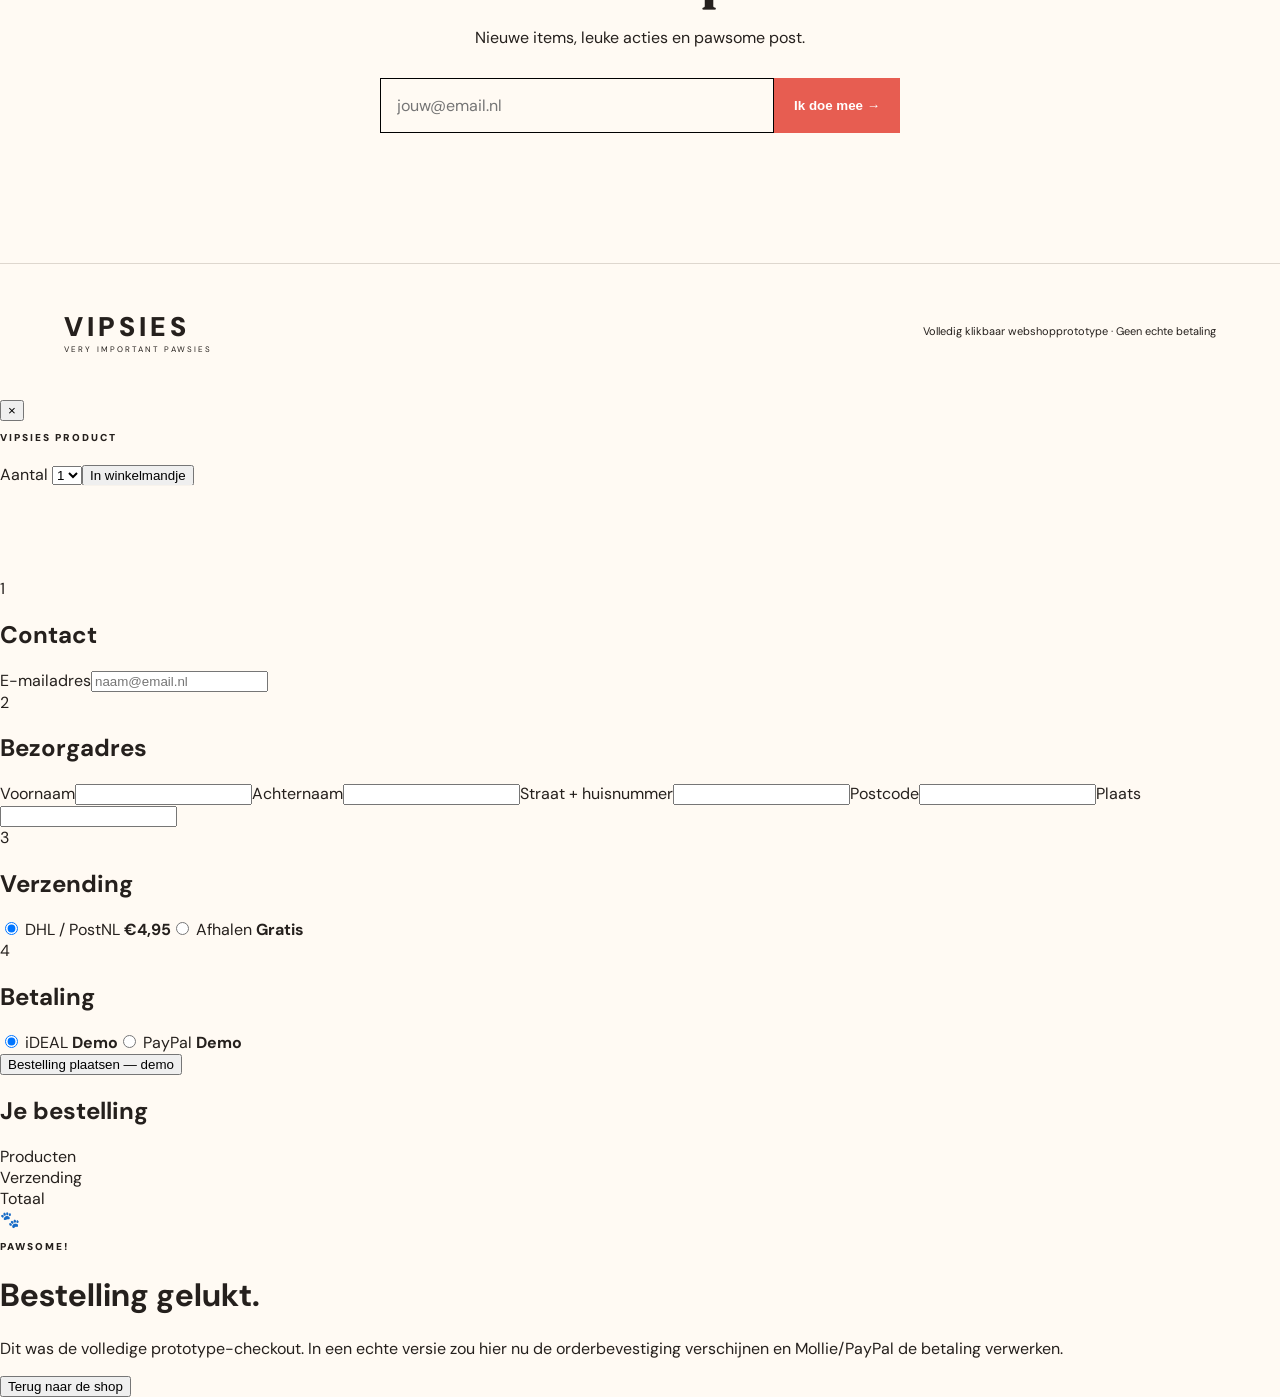
==== commit 49b80877: "Turn index.html into full clickable storefront prototype" ====
--- a/index.html
+++ b/index.html
@@ -1,19 +1,20 @@
-<!doctype html><html lang="nl"><head><meta charset="UTF-8"><meta name="viewport" content="width=device-width,initial-scale=1"><meta name="theme-color" content="#f7eee8"><title>Vipsies — Very Important Pawsies</title><link rel="stylesheet" href="./style.css?v=20260927-1"></head><body>
+<!doctype html><html lang="nl"><head><meta charset="UTF-8"><meta name="viewport" content="width=device-width,initial-scale=1,viewport-fit=cover"><meta name="theme-color" content="#fffaf3"><title>Vipsies — Prototype</title><link rel="stylesheet" href="./style.css?v=20260927-2"></head><body>
 <div class="top">GRATIS verzending vanaf €75 <b>♡</b> Gratis cadeautje vanaf €25*</div>
-<header><a class="brand" href="#"><span>VIPSIES</span><small>VERY IMPORTANT PAWSIES</small></a><nav><a href="#shop">Shop</a><a href="#collecties">Collecties</a><a href="#personaliseer">Personaliseren</a><a href="#pawrents">For Pawrents</a></nav><button id="cartBtn" class="bag">Winkelmand <b id="cartCount">0</b></button></header>
-<main>
-<section class="hero"><div class="heroText"><span class="pill">MADE FOR VERY IMPORTANT PAWSIES</span><h1>Voor honden met<br><em>persoonlijkheid.</em></h1><p>Van gepersonaliseerde bandana's en treatbags tot speelgoed, snacks en alles voor trotse pawrents.</p><a class="cta" href="#shop">Snuffel rond →</a></div><div class="heroVisual"><div class="dog">◖ᴥ◗</div><div class="scribble">good dogs<br>deserve<br>good stuff!</div><span class="stamp">V.I.P.<br>PAWSIE</span></div></section>
-<section class="trust"><span>♡ MET LIEFDE INGEPAKT</span><span>✦ PERSOONLIJK TE MAKEN</span><span>⌂ AFHALEN MOGELIJK</span><span>↟ VERZENDING VIA POSTNL / DHL</span></section>
-<section class="section" id="shop"><div class="heading"><div><p class="kicker">VIPSIES FAVORIETEN</p><h2>Voor jouw VIP</h2></div><a href="#collecties">Bekijk alles →</a></div>
-<div class="products">
-<article><a class="productImage bandana" href="https://vipsies.nl/products/custom-doggy-bandana"><span>PERSONALISEER</span><div class="fakeBandana">VIPSIE ♡</div></a><h3>Custom Doggy Bandana</h3><div class="buy"><p>€9,95</p><button data-name="Custom Doggy Bandana" data-price="9.95">+</button></div></article>
-<article><a class="productImage basket" href="https://vipsies.nl/products/custom-toys-or-treats-baskets"><span>CUSTOM</span><div class="fakeBasket">TOYS<br><small>for the goodest dog</small></div></a><h3>Custom Toys or Treats Basket</h3><div class="buy"><p>€19,95</p><button data-name="Custom Toys or Treats Basket" data-price="19.95">+</button></div></article>
-<article><div class="productImage paw"><span>VIPSIES PICK</span><div class="pawprint">●<br>● ●<br>●</div></div><h3>Stempelkussen voor hondenpootjes</h3><div class="buy"><p>€2,95</p><button data-name="Stempelkussen hondenpootjes" data-price="2.95">+</button></div></article>
-<article><div class="productImage treat"><span>PERSONALISEER</span><div class="fakeBag">TREATS<br><small>VIPSIE</small></div></div><h3>Treatbag gepersonaliseerd</h3><div class="buy"><p>€8,95</p><button data-name="Treatbag gepersonaliseerd" data-price="8.95">+</button></div></article>
-</div></section>
-<section class="personal" id="personaliseer"><div class="personalCard"><p class="kicker">MAAK 'M EIGEN</p><h2>Niet zomaar honden­spullen.</h2><p>Naam erop. Favoriete kleur kiezen. Helemaal passend bij jouw pawsie. Personalisatie verdient een hoofdrol in de shop in plaats van een klein invulvakje bij checkout.</p><a class="cta light" href="https://vipsies.nl/collections/gepersonaliseerde-items">Ontdek personalisatie →</a></div><div class="nameDemo"><p>this belongs to</p><strong id="dogName">BRUCE</strong><button id="rename">Probeer een naam</button></div></section>
-<section class="section collections" id="collecties"><p class="kicker">SHOP OP CATEGORIE</p><h2>Waar wordt jouw pawsie blij van?</h2><div class="collectionGrid"><a><b>Speelgoed<br>& knuffels</b><i>→</i></a><a><b>Halsbanden, riemen<br>& bandana's</b><i>→</i></a><a><b>Snacks</b><i>→</i></a><a id="pawrents"><b>For<br>Pawrents</b><i>→</i></a><a><b>Verzorging</b><i>→</i></a><a><b>Snoepzakjes<br>& organizers</b><i>→</i></a></div></section>
-<section class="manifesto"><p>VERY IMPORTANT PAWSIES</p><h2>Omdat je hond niet<br>“gewoon een hond” is.</h2><div>Een eigen storefront geeft Vipsies ruimte voor veel meer karakter: speelse interactie, personalisatie vóór het winkelmandje, sterkere collectiepagina's en later een eigen beheeromgeving — terwijl betaling en verzending gewoon gekoppeld kunnen worden.</div></section>
-<section class="newsletter"><span>🐾</span><p class="kicker">JOIN THE PACK</p><h2>VIP-mail voor pawrents</h2><p>Nieuwe items, leuke acties en pawsome post.</p><form onsubmit="event.preventDefault();this.innerHTML='<strong>Welkom bij de pack! ♡</strong>'"><input required type="email" placeholder="jouw@email.nl"><button>Ik doe mee →</button></form></section>
-</main><footer><a class="brand"><span>VIPSIES</span><small>VERY IMPORTANT PAWSIES</small></a><p>Conceptdemo buiten Shopify · Geen echte checkout</p></footer>
-<aside id="drawer" class="drawer"><div class="drawerHead"><h2>Winkelmand</h2><button id="closeCart">×</button></div><div id="cartItems" class="cartItems"></div><div class="cartBottom"><div><span>Totaal</span><strong id="total">€0,00</strong></div><button class="checkout">Afrekenen — demo</button><small>Dit prototype start geen echte betaling.</small></div></aside><div id="overlay"></div><script src="./script.js?v=20260927-1"></script></body></html>+<header><button class="mobileMenu" id="menuBtn">☰</button><a class="brand" href="#home"><span>VIPSIES</span><small>VERY IMPORTANT PAWSIES</small></a><nav><a href="#shop">Shop</a><a href="#collecties">Collecties</a><a href="#personaliseer">Personaliseren</a><a href="#pawrents">For Pawrents</a></nav><button id="cartBtn" class="bag">Winkelmand <b id="cartCount">0</b></button></header>
+<div id="mobileNav" class="mobileNav"><button id="menuClose">×</button><a href="#shop">Shop</a><a href="#collecties">Collecties</a><a href="#personaliseer">Personaliseren</a><a href="#pawrents">For Pawrents</a></div>
+<main id="home"><section class="hero"><div class="heroText"><span class="pill">MADE FOR VERY IMPORTANT PAWSIES</span><h1>Voor honden met<br><em>persoonlijkheid.</em></h1><p>Van gepersonaliseerde bandana's en treatbags tot speelgoed, snacks en alles voor trotse pawrents.</p><a class="cta" href="#shop">Snuffel rond →</a></div><div class="heroVisual"><div class="dog">◖ᴥ◗</div><div class="scribble">good dogs<br>deserve<br>good stuff!</div><span class="stamp">V.I.P.<br>PAWSIE</span></div></section>
+<section class="trust"><span>♡ MET LIEFDE INGEPAKT</span><span>✦ PERSOONLIJK TE MAKEN</span><span>⌂ AFHALEN MOGELIJK</span><span>↟ POSTNL / DHL</span></section>
+<section class="section" id="shop"><div class="heading"><div><p class="kicker">VIPSIES FAVORIETEN</p><h2>Voor jouw VIP</h2></div><a href="#collecties">Bekijk alles →</a></div><div class="products">
+<article><button class="productImage bandana productOpen" data-product="bandana"><span>PERSONALISEER</span><div class="fakeBandana">VIPSIE ♡</div></button><h3>Custom Doggy Bandana</h3><div class="buy"><p>€9,95</p><button class="quickAdd" data-product="bandana">+</button></div></article>
+<article><button class="productImage basket productOpen" data-product="basket"><span>CUSTOM</span><div class="fakeBasket">TOYS<br><small>for the goodest dog</small></div></button><h3>Custom Toys or Treats Basket</h3><div class="buy"><p>€19,95</p><button class="quickAdd" data-product="basket">+</button></div></article>
+<article><button class="productImage paw productOpen" data-product="paw"><span>VIPSIES PICK</span><div class="pawprint">●<br>● ●<br>●</div></button><h3>Stempelkussen voor hondenpootjes</h3><div class="buy"><p>€2,95</p><button class="quickAdd" data-product="paw">+</button></div></article>
+<article><button class="productImage treat productOpen" data-product="treat"><span>PERSONALISEER</span><div class="fakeBag">TREATS<br><small>VIPSIE</small></div></button><h3>Treatbag gepersonaliseerd</h3><div class="buy"><p>€8,95</p><button class="quickAdd" data-product="treat">+</button></div></article></div></section>
+<section class="personal" id="personaliseer"><div class="personalCard"><p class="kicker">MAAK 'M EIGEN</p><h2>Niet zomaar honden­spullen.</h2><p>Naam erop. Favoriete kleur kiezen. Helemaal passend bij jouw pawsie. In deze prototype-shop kun je personalisatie al vóór je winkelmandje kiezen.</p><button class="cta light" id="personalShop">Personaliseer een bandana →</button></div><div class="nameDemo"><p>this belongs to</p><strong id="dogName">BRUCE</strong><button id="rename">Probeer een naam</button></div></section>
+<section class="section collections" id="collecties"><p class="kicker">SHOP OP CATEGORIE</p><h2>Waar wordt jouw pawsie blij van?</h2><div class="collectionGrid"><button data-filter="toy"><b>Speelgoed<br>& knuffels</b><i>→</i></button><button data-filter="wear"><b>Halsbanden, riemen<br>& bandana's</b><i>→</i></button><button data-filter="snack"><b>Snacks</b><i>→</i></button><button id="pawrents" data-filter="parent"><b>For<br>Pawrents</b><i>→</i></button><button data-filter="care"><b>Verzorging</b><i>→</i></button><button data-filter="organize"><b>Snoepzakjes<br>& organizers</b><i>→</i></button></div></section>
+<section class="manifesto"><p>VERY IMPORTANT PAWSIES</p><h2>Omdat je hond niet<br>“gewoon een hond” is.</h2><div>Dit prototype laat de hele klantreis zien: product bekijken, personaliseren, winkelmand aanpassen, verzending kiezen en een complete demo-checkout doorlopen.</div></section>
+<section class="newsletter"><span>🐾</span><p class="kicker">JOIN THE PACK</p><h2>VIP-mail voor pawrents</h2><p>Nieuwe items, leuke acties en pawsome post.</p><form id="newsletter"><input required type="email" placeholder="jouw@email.nl"><button>Ik doe mee →</button></form></section></main>
+<footer><a class="brand" href="#home"><span>VIPSIES</span><small>VERY IMPORTANT PAWSIES</small></a><p>Volledig klikbaar webshopprototype · Geen echte betaling</p></footer>
+<div id="productModal" class="modal"><div class="productModalCard"><button class="modalClose" id="productClose">×</button><div id="modalVisual" class="modalVisual"></div><div class="modalInfo"><p class="kicker">VIPSIES PRODUCT</p><h2 id="modalName"></h2><p id="modalDesc"></p><strong id="modalPrice"></strong><div id="personalFields"></div><label>Aantal <select id="modalQty"><option>1</option><option>2</option><option>3</option></select></label><button id="modalAdd" class="primary">In winkelmandje</button></div></div></div>
+<aside id="drawer" class="drawer"><div class="drawerHead"><h2>Jouw winkelmand</h2><button id="closeCart">×</button></div><div id="shippingProgress"></div><div id="cartItems" class="cartItems"></div><div class="cartBottom"><div class="totals"><span>Subtotaal</span><strong id="total">€0,00</strong></div><button id="checkoutBtn" class="primary">Naar afrekenen →</button><small>Veilige demo-checkout · er wordt niets afgeschreven.</small></div></aside>
+<div id="checkout" class="checkoutPage"><header class="checkoutHeader"><button id="backShop">← Verder winkelen</button><a class="brand"><span>VIPSIES</span><small>VERY IMPORTANT PAWSIES</small></a><span>🔒 Demo checkout</span></header><div class="checkoutGrid"><form id="checkoutForm"><div class="step"><span>1</span><div><h2>Contact</h2><label>E-mailadres<input required type="email" placeholder="naam@email.nl"></label></div></div><div class="step"><span>2</span><div><h2>Bezorgadres</h2><div class="fields"><label>Voornaam<input required></label><label>Achternaam<input required></label><label class="wide">Straat + huisnummer<input required></label><label>Postcode<input required></label><label>Plaats<input required></label></div></div></div><div class="step"><span>3</span><div><h2>Verzending</h2><label class="choice"><input type="radio" name="shipping" value="4.95" checked> DHL / PostNL <b>€4,95</b></label><label class="choice"><input type="radio" name="shipping" value="0"> Afhalen <b>Gratis</b></label></div></div><div class="step"><span>4</span><div><h2>Betaling</h2><label class="choice"><input type="radio" name="pay" checked> iDEAL <b>Demo</b></label><label class="choice"><input type="radio" name="pay"> PayPal <b>Demo</b></label></div></div><button class="primary payBtn">Bestelling plaatsen — demo</button></form><aside class="orderSummary"><h2>Je bestelling</h2><div id="checkoutItems"></div><div class="summaryLine"><span>Producten</span><b id="checkoutSubtotal"></b></div><div class="summaryLine"><span>Verzending</span><b id="checkoutShipping"></b></div><div class="summaryLine grand"><span>Totaal</span><b id="checkoutTotal"></b></div></aside></div></div>
+<div id="success" class="success"><div><span>🐾</span><p class="kicker">PAWSOME!</p><h1>Bestelling gelukt.</h1><p>Dit was de volledige prototype-checkout. In een echte versie zou hier nu de orderbevestiging verschijnen en Mollie/PayPal de betaling verwerken.</p><button id="restart" class="primary">Terug naar de shop</button></div></div><div id="overlay"></div><script src="./script.js?v=20260927-2"></script></body></html>
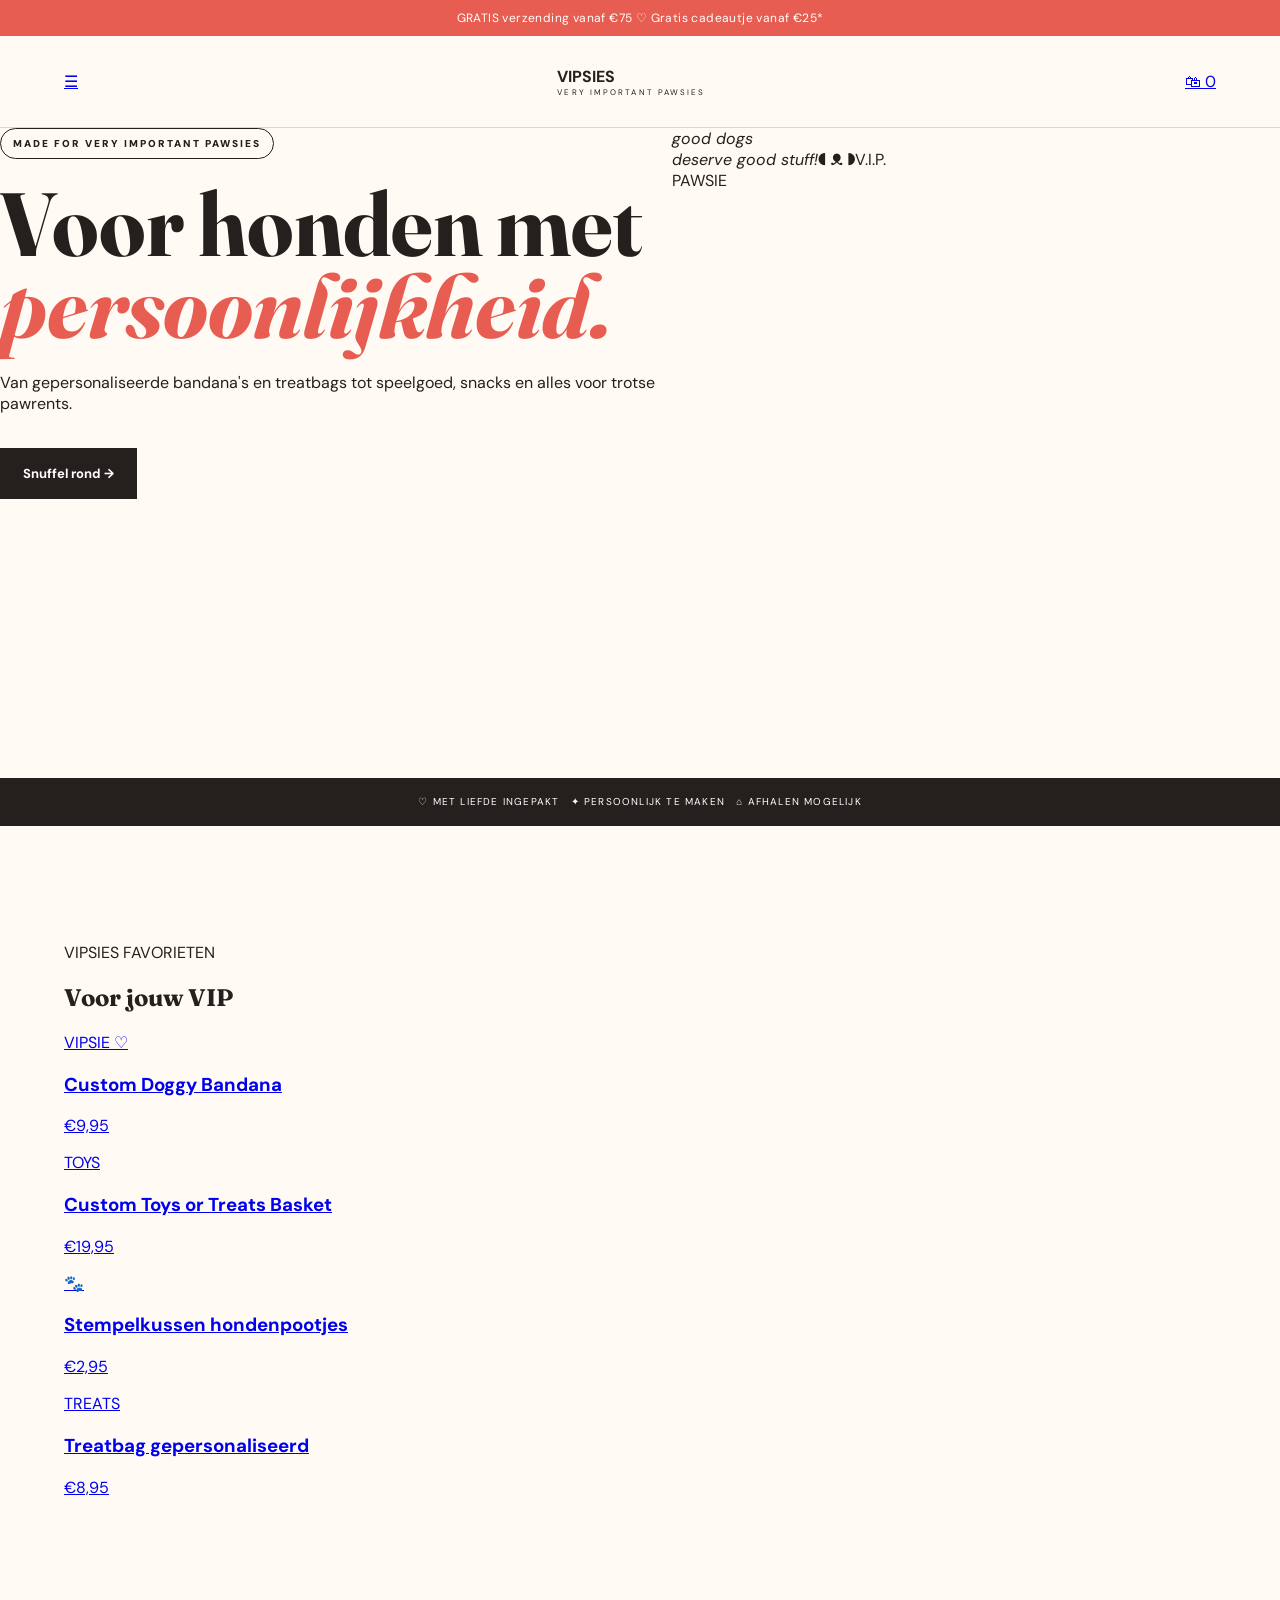
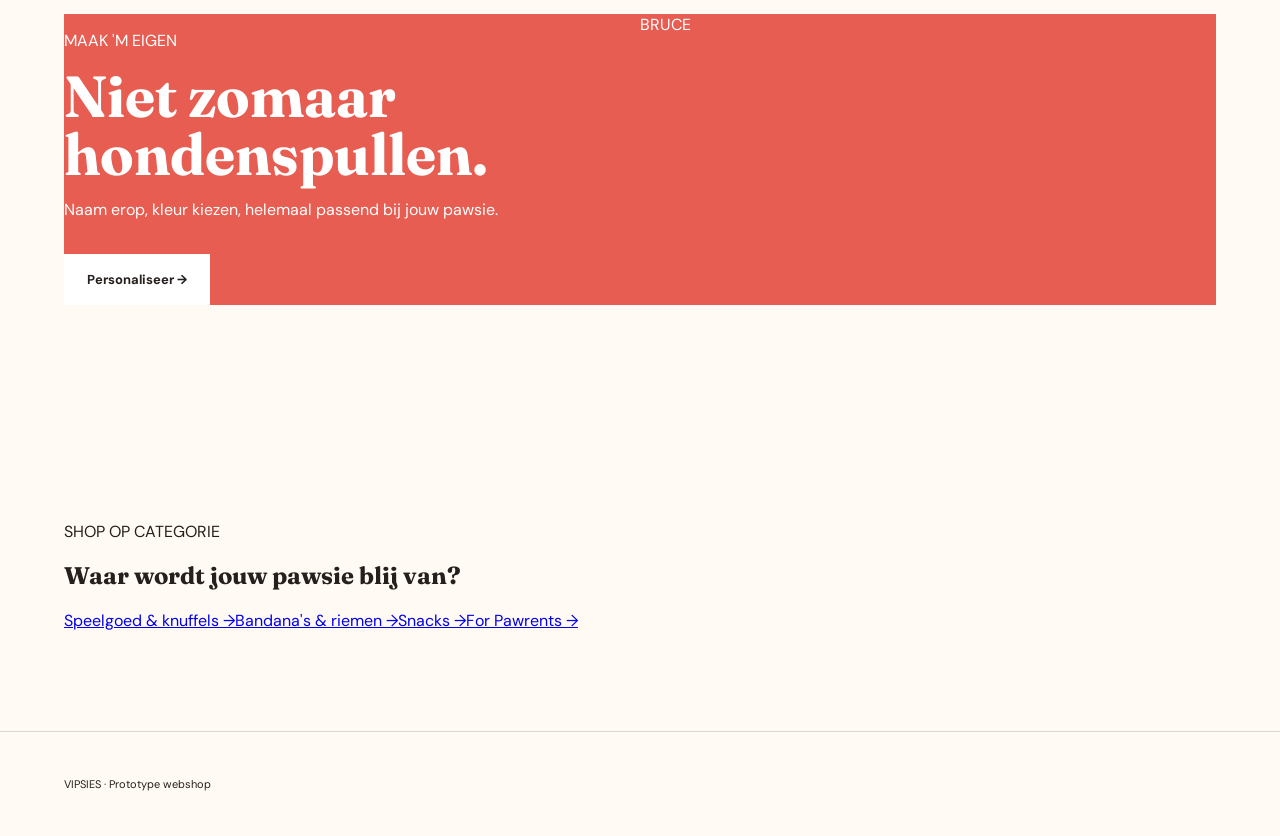
==== commit fd8dfe6a: "Rebuild index.html mobile-first with real page navigation" ====
--- a/index.html
+++ b/index.html
@@ -1,20 +1 @@
-<!doctype html><html lang="nl"><head><meta charset="UTF-8"><meta name="viewport" content="width=device-width,initial-scale=1,viewport-fit=cover"><meta name="theme-color" content="#fffaf3"><title>Vipsies — Prototype</title><link rel="stylesheet" href="./style.css?v=20260927-2"></head><body>
-<div class="top">GRATIS verzending vanaf €75 <b>♡</b> Gratis cadeautje vanaf €25*</div>
-<header><button class="mobileMenu" id="menuBtn">☰</button><a class="brand" href="#home"><span>VIPSIES</span><small>VERY IMPORTANT PAWSIES</small></a><nav><a href="#shop">Shop</a><a href="#collecties">Collecties</a><a href="#personaliseer">Personaliseren</a><a href="#pawrents">For Pawrents</a></nav><button id="cartBtn" class="bag">Winkelmand <b id="cartCount">0</b></button></header>
-<div id="mobileNav" class="mobileNav"><button id="menuClose">×</button><a href="#shop">Shop</a><a href="#collecties">Collecties</a><a href="#personaliseer">Personaliseren</a><a href="#pawrents">For Pawrents</a></div>
-<main id="home"><section class="hero"><div class="heroText"><span class="pill">MADE FOR VERY IMPORTANT PAWSIES</span><h1>Voor honden met<br><em>persoonlijkheid.</em></h1><p>Van gepersonaliseerde bandana's en treatbags tot speelgoed, snacks en alles voor trotse pawrents.</p><a class="cta" href="#shop">Snuffel rond →</a></div><div class="heroVisual"><div class="dog">◖ᴥ◗</div><div class="scribble">good dogs<br>deserve<br>good stuff!</div><span class="stamp">V.I.P.<br>PAWSIE</span></div></section>
-<section class="trust"><span>♡ MET LIEFDE INGEPAKT</span><span>✦ PERSOONLIJK TE MAKEN</span><span>⌂ AFHALEN MOGELIJK</span><span>↟ POSTNL / DHL</span></section>
-<section class="section" id="shop"><div class="heading"><div><p class="kicker">VIPSIES FAVORIETEN</p><h2>Voor jouw VIP</h2></div><a href="#collecties">Bekijk alles →</a></div><div class="products">
-<article><button class="productImage bandana productOpen" data-product="bandana"><span>PERSONALISEER</span><div class="fakeBandana">VIPSIE ♡</div></button><h3>Custom Doggy Bandana</h3><div class="buy"><p>€9,95</p><button class="quickAdd" data-product="bandana">+</button></div></article>
-<article><button class="productImage basket productOpen" data-product="basket"><span>CUSTOM</span><div class="fakeBasket">TOYS<br><small>for the goodest dog</small></div></button><h3>Custom Toys or Treats Basket</h3><div class="buy"><p>€19,95</p><button class="quickAdd" data-product="basket">+</button></div></article>
-<article><button class="productImage paw productOpen" data-product="paw"><span>VIPSIES PICK</span><div class="pawprint">●<br>● ●<br>●</div></button><h3>Stempelkussen voor hondenpootjes</h3><div class="buy"><p>€2,95</p><button class="quickAdd" data-product="paw">+</button></div></article>
-<article><button class="productImage treat productOpen" data-product="treat"><span>PERSONALISEER</span><div class="fakeBag">TREATS<br><small>VIPSIE</small></div></button><h3>Treatbag gepersonaliseerd</h3><div class="buy"><p>€8,95</p><button class="quickAdd" data-product="treat">+</button></div></article></div></section>
-<section class="personal" id="personaliseer"><div class="personalCard"><p class="kicker">MAAK 'M EIGEN</p><h2>Niet zomaar honden­spullen.</h2><p>Naam erop. Favoriete kleur kiezen. Helemaal passend bij jouw pawsie. In deze prototype-shop kun je personalisatie al vóór je winkelmandje kiezen.</p><button class="cta light" id="personalShop">Personaliseer een bandana →</button></div><div class="nameDemo"><p>this belongs to</p><strong id="dogName">BRUCE</strong><button id="rename">Probeer een naam</button></div></section>
-<section class="section collections" id="collecties"><p class="kicker">SHOP OP CATEGORIE</p><h2>Waar wordt jouw pawsie blij van?</h2><div class="collectionGrid"><button data-filter="toy"><b>Speelgoed<br>& knuffels</b><i>→</i></button><button data-filter="wear"><b>Halsbanden, riemen<br>& bandana's</b><i>→</i></button><button data-filter="snack"><b>Snacks</b><i>→</i></button><button id="pawrents" data-filter="parent"><b>For<br>Pawrents</b><i>→</i></button><button data-filter="care"><b>Verzorging</b><i>→</i></button><button data-filter="organize"><b>Snoepzakjes<br>& organizers</b><i>→</i></button></div></section>
-<section class="manifesto"><p>VERY IMPORTANT PAWSIES</p><h2>Omdat je hond niet<br>“gewoon een hond” is.</h2><div>Dit prototype laat de hele klantreis zien: product bekijken, personaliseren, winkelmand aanpassen, verzending kiezen en een complete demo-checkout doorlopen.</div></section>
-<section class="newsletter"><span>🐾</span><p class="kicker">JOIN THE PACK</p><h2>VIP-mail voor pawrents</h2><p>Nieuwe items, leuke acties en pawsome post.</p><form id="newsletter"><input required type="email" placeholder="jouw@email.nl"><button>Ik doe mee →</button></form></section></main>
-<footer><a class="brand" href="#home"><span>VIPSIES</span><small>VERY IMPORTANT PAWSIES</small></a><p>Volledig klikbaar webshopprototype · Geen echte betaling</p></footer>
-<div id="productModal" class="modal"><div class="productModalCard"><button class="modalClose" id="productClose">×</button><div id="modalVisual" class="modalVisual"></div><div class="modalInfo"><p class="kicker">VIPSIES PRODUCT</p><h2 id="modalName"></h2><p id="modalDesc"></p><strong id="modalPrice"></strong><div id="personalFields"></div><label>Aantal <select id="modalQty"><option>1</option><option>2</option><option>3</option></select></label><button id="modalAdd" class="primary">In winkelmandje</button></div></div></div>
-<aside id="drawer" class="drawer"><div class="drawerHead"><h2>Jouw winkelmand</h2><button id="closeCart">×</button></div><div id="shippingProgress"></div><div id="cartItems" class="cartItems"></div><div class="cartBottom"><div class="totals"><span>Subtotaal</span><strong id="total">€0,00</strong></div><button id="checkoutBtn" class="primary">Naar afrekenen →</button><small>Veilige demo-checkout · er wordt niets afgeschreven.</small></div></aside>
-<div id="checkout" class="checkoutPage"><header class="checkoutHeader"><button id="backShop">← Verder winkelen</button><a class="brand"><span>VIPSIES</span><small>VERY IMPORTANT PAWSIES</small></a><span>🔒 Demo checkout</span></header><div class="checkoutGrid"><form id="checkoutForm"><div class="step"><span>1</span><div><h2>Contact</h2><label>E-mailadres<input required type="email" placeholder="naam@email.nl"></label></div></div><div class="step"><span>2</span><div><h2>Bezorgadres</h2><div class="fields"><label>Voornaam<input required></label><label>Achternaam<input required></label><label class="wide">Straat + huisnummer<input required></label><label>Postcode<input required></label><label>Plaats<input required></label></div></div></div><div class="step"><span>3</span><div><h2>Verzending</h2><label class="choice"><input type="radio" name="shipping" value="4.95" checked> DHL / PostNL <b>€4,95</b></label><label class="choice"><input type="radio" name="shipping" value="0"> Afhalen <b>Gratis</b></label></div></div><div class="step"><span>4</span><div><h2>Betaling</h2><label class="choice"><input type="radio" name="pay" checked> iDEAL <b>Demo</b></label><label class="choice"><input type="radio" name="pay"> PayPal <b>Demo</b></label></div></div><button class="primary payBtn">Bestelling plaatsen — demo</button></form><aside class="orderSummary"><h2>Je bestelling</h2><div id="checkoutItems"></div><div class="summaryLine"><span>Producten</span><b id="checkoutSubtotal"></b></div><div class="summaryLine"><span>Verzending</span><b id="checkoutShipping"></b></div><div class="summaryLine grand"><span>Totaal</span><b id="checkoutTotal"></b></div></aside></div></div>
-<div id="success" class="success"><div><span>🐾</span><p class="kicker">PAWSOME!</p><h1>Bestelling gelukt.</h1><p>Dit was de volledige prototype-checkout. In een echte versie zou hier nu de orderbevestiging verschijnen en Mollie/PayPal de betaling verwerken.</p><button id="restart" class="primary">Terug naar de shop</button></div></div><div id="overlay"></div><script src="./script.js?v=20260927-2"></script></body></html>+<!doctype html><html lang="nl"><head><meta charset="UTF-8"><meta name="viewport" content="width=device-width,initial-scale=1"><title>Vipsies</title><link rel="stylesheet" href="./style.css?v=3"></head><body><div class="top">GRATIS verzending vanaf €75 ♡ Gratis cadeautje vanaf €25*</div><header><a class="menu" href="./index.html#collecties">☰</a><a class="brand" href="./index.html"><b>VIPSIES</b><small>VERY IMPORTANT PAWSIES</small></a><a class="cartLink" href="./cart.html">🛍 <span data-count>0</span></a></header><main><section class="hero"><div><span class="pill">MADE FOR VERY IMPORTANT PAWSIES</span><h1>Voor honden met <em>persoonlijkheid.</em></h1><p>Van gepersonaliseerde bandana's en treatbags tot speelgoed, snacks en alles voor trotse pawrents.</p><a class="primary" href="#shop">Snuffel rond →</a></div><div class="heroArt"><i>good dogs<br>deserve good stuff!</i><strong>◖ᴥ◗</strong><span>V.I.P.<br>PAWSIE</span></div></section><div class="trust">♡ MET LIEFDE INGEPAKT　✦ PERSOONLIJK TE MAKEN　⌂ AFHALEN MOGELIJK</div><section class="section" id="shop"><p class="eyebrow">VIPSIES FAVORIETEN</p><h2>Voor jouw VIP</h2><div class="grid"><a class="card" href="./product.html?id=bandana"><div class="visual pink">VIPSIE ♡</div><h3>Custom Doggy Bandana</h3><p>€9,95</p></a><a class="card" href="./product.html?id=basket"><div class="visual mint">TOYS</div><h3>Custom Toys or Treats Basket</h3><p>€19,95</p></a><a class="card" href="./product.html?id=paw"><div class="visual lilac">🐾</div><h3>Stempelkussen hondenpootjes</h3><p>€2,95</p></a><a class="card" href="./product.html?id=treat"><div class="visual blue">TREATS</div><h3>Treatbag gepersonaliseerd</h3><p>€8,95</p></a></div></section><section class="personal"><div><p class="eyebrow">MAAK 'M EIGEN</p><h2>Niet zomaar hondenspullen.</h2><p>Naam erop, kleur kiezen, helemaal passend bij jouw pawsie.</p><a class="primary light" href="./product.html?id=bandana">Personaliseer →</a></div><div class="name">BRUCE</div></section><section class="section" id="collecties"><p class="eyebrow">SHOP OP CATEGORIE</p><h2>Waar wordt jouw pawsie blij van?</h2><div class="cats"><a href="#shop">Speelgoed & knuffels →</a><a href="#shop">Bandana's & riemen →</a><a href="#shop">Snacks →</a><a href="#shop">For Pawrents →</a></div></section></main><footer>VIPSIES · Prototype webshop</footer><script src="./script.js?v=3"></script></body></html>
--- a/style.css
+++ b/style.css
@@ -1 +1 @@
-@import url('https://fonts.googleapis.com/css2?family=DM+Sans:wght@400;600;700;900&family=Fraunces:opsz,wght@9..144,600;9..144,800&display=swap');:root{--cream:#fffaf3;--ink:#25201d;--pink:#f2a8ad;--red:#e75d51;--yellow:#f3d56d;--mint:#b9d8c0;--lilac:#cfc0df;--blue:#9fcbd1}*{box-sizing:border-box}html{scroll-behavior:smooth}body{margin:0;background:var(--cream);color:var(--ink);font-family:'DM Sans',sans-serif}.top{padding:10px;text-align:center;background:var(--red);color:white;font-size:12px;letter-spacing:.6px}.top b{margin:0 25px}header{height:92px;display:flex;align-items:center;justify-content:space-between;padding:0 5vw;border-bottom:1px solid #ded7ce;background:rgba(255,250,243,.95);position:sticky;top:0;z-index:10;backdrop-filter:blur(10px)}.brand{text-decoration:none;color:inherit;display:flex;flex-direction:column}.brand span{font-weight:900;font-size:27px;letter-spacing:4px}.brand small{font-size:8px;letter-spacing:2.1px}nav{display:flex;gap:26px}nav a{color:inherit;text-decoration:none;font-size:13px;font-weight:600}.bag{border:0;background:none;font:inherit;cursor:pointer}.bag b{background:var(--ink);color:white;padding:3px 8px;border-radius:50px;margin-left:5px}.hero{display:grid;grid-template-columns:1.05fr .95fr;min-height:650px}.heroText{padding:10vw 7vw 8vw}.pill,.kicker{font-size:10px;font-weight:900;letter-spacing:2px}.pill{display:inline-block;border:1px solid;padding:8px 12px;border-radius:40px}.hero h1,.section h2,.personal h2,.manifesto h2,.newsletter h2{font-family:'Fraunces',serif}.hero h1{font-size:clamp(52px,7vw,95px);line-height:.92;margin:24px 0}.hero h1 em{color:var(--red)}.heroText>p{max-width:580px;font-size:17px;line-height:1.7}.cta{display:inline-block;background:var(--ink);color:white;text-decoration:none;padding:17px 23px;margin-top:18px;font-weight:700;font-size:13px}.heroVisual{margin:55px 5vw 55px 0;background:var(--yellow);position:relative;display:flex;align-items:center;justify-content:center;overflow:hidden;border-radius:48% 48% 5px 5px}.dog{font-size:clamp(90px,14vw,190px);transform:rotate(-4deg)}.scribble{position:absolute;top:10%;left:7%;font-family:'Fraunces';font-style:italic;font-size:24px;transform:rotate(-8deg)}.stamp{position:absolute;right:8%;bottom:8%;width:90px;height:90px;border:2px solid;border-radius:50%;display:flex;align-items:center;justify-content:center;text-align:center;font-weight:900;transform:rotate(12deg)}.trust{background:var(--ink);color:white;display:flex;justify-content:space-around;gap:20px;padding:17px 3vw;font-size:10px;letter-spacing:1.2px;overflow:hidden;white-space:nowrap}.section{padding:100px 5vw}.heading{display:flex;align-items:end;justify-content:space-between}.heading h2,.collections h2{font-size:50px;margin:8px 0 35px}.heading a{color:inherit;margin-bottom:38px}.products{display:grid;grid-template-columns:repeat(4,1fr);gap:20px}.productImage{aspect-ratio:1/1.13;display:flex;align-items:center;justify-content:center;position:relative;text-decoration:none;color:inherit;overflow:hidden}.productImage>span{position:absolute;top:12px;left:12px;background:var(--cream);font-size:9px;font-weight:900;letter-spacing:1px;padding:7px 9px}.bandana{background:var(--pink)}.basket{background:var(--mint)}.paw{background:var(--lilac)}.treat{background:var(--blue)}.fakeBandana{width:72%;height:48%;background:#d65d58;clip-path:polygon(0 0,100% 0,50% 100%);padding-top:12%;text-align:center;color:white;font-weight:900;font-size:24px}.fakeBasket{width:70%;height:48%;border:8px solid #a8794c;border-top:0;background:#d7b98c;text-align:center;padding-top:20%;font:800 30px 'Fraunces'}.fakeBasket small,.fakeBag small{font:600 10px 'DM Sans'}.pawprint{text-align:center;font-size:54px;line-height:.6}.fakeBag{width:58%;height:65%;background:#d2a16e;border-radius:8px 8px 20px 20px;text-align:center;padding-top:35%;font-size:30px;font-weight:900}.products h3{font-size:14px;margin:14px 0 5px}.buy{display:flex;justify-content:space-between;align-items:center}.buy p{margin:0}.buy button{border:1px solid;background:none;border-radius:50%;width:36px;height:36px;font-size:20px;cursor:pointer}.personal{display:grid;grid-template-columns:1fr 1fr;margin:0 5vw 100px;background:var(--red);color:white}.personalCard{padding:8vw 7vw}.personal h2{font-size:58px;line-height:1;margin:15px 0}.personalCard>p:not(.kicker){line-height:1.8;max-width:580px}.light{background:white;color:var(--ink)}.nameDemo{background:var(--pink);color:var(--ink);margin:4vw;display:flex;flex-direction:column;align-items:center;justify-content:center;min-height:380px}.nameDemo p{font-family:'Fraunces';font-style:italic;font-size:22px}.nameDemo strong{font-size:clamp(50px,8vw,100px);transform:rotate(-5deg)}.nameDemo button{margin-top:35px;border:1px solid;background:none;padding:12px 18px;cursor:pointer}.collections{padding-top:30px}.collectionGrid{display:grid;grid-template-columns:repeat(3,1fr);gap:12px}.collectionGrid a{min-height:210px;padding:28px;display:flex;justify-content:space-between;align-items:end;font-family:'Fraunces';font-size:28px;background:var(--pink);cursor:pointer}.collectionGrid a:nth-child(2){background:var(--mint)}.collectionGrid a:nth-child(3){background:var(--yellow)}.collectionGrid a:nth-child(4){background:var(--lilac)}.collectionGrid a:nth-child(5){background:var(--blue)}.collectionGrid a:nth-child(6){background:#e6c3a5}.collectionGrid i{font-style:normal}.manifesto{padding:110px 8vw;background:var(--ink);color:white;display:grid;grid-template-columns:1fr 1.3fr 1fr;gap:5vw;align-items:start}.manifesto>p{font-size:10px;letter-spacing:2px}.manifesto h2{font-size:50px;margin:0}.manifesto div{line-height:1.8}.newsletter{text-align:center;padding:100px 20px}.newsletter>span{font-size:35px}.newsletter h2{font-size:50px;margin:10px}.newsletter form{display:flex;max-width:520px;margin:30px auto}.newsletter input{flex:1;padding:16px;border:1px solid;background:transparent;font:inherit}.newsletter button,.checkout{border:0;background:var(--red);color:white;padding:16px 20px;font-weight:700}footer{border-top:1px solid #ded7ce;padding:45px 5vw;display:flex;justify-content:space-between;align-items:center;font-size:11px}.drawer{position:fixed;z-index:30;right:-440px;top:0;width:min(440px,94vw);height:100vh;background:var(--cream);padding:28px;transition:.3s;display:flex;flex-direction:column}.drawer.open{right:0}.drawerHead{display:flex;justify-content:space-between;border-bottom:1px solid #ddd}.drawerHead button{border:0;background:none;font-size:30px}.cartItems{flex:1;overflow:auto}.cartRow{display:flex;justify-content:space-between;padding:18px 0;border-bottom:1px solid #ddd}.cartBottom>div{display:flex;justify-content:space-between;margin:18px 0;font-size:19px}.checkout{width:100%}.cartBottom small{display:block;text-align:center;margin-top:10px}#overlay{display:none;position:fixed;inset:0;background:#0008;z-index:20}#overlay.show{display:block}@media(max-width:850px){nav{display:none}.hero{grid-template-columns:1fr}.heroText{padding:70px 7vw 30px}.heroVisual{margin:20px 7vw 60px;min-height:400px}.products{grid-template-columns:1fr 1fr}.personal{grid-template-columns:1fr}.collectionGrid{grid-template-columns:1fr 1fr}.manifesto{grid-template-columns:1fr}.trust{justify-content:flex-start}.top b{margin:0 8px}}@media(max-width:500px){header{height:78px}.brand span{font-size:21px}.brand small{font-size:6px}.bag{font-size:0}.bag b{font-size:12px}.hero h1{font-size:54px}.products{grid-template-columns:1fr}.collectionGrid{grid-template-columns:1fr}.personal h2,.heading h2,.collections h2,.manifesto h2,.newsletter h2{font-size:42px}.newsletter form{flex-direction:column}.newsletter input{min-height:52px}footer{align-items:flex-start;gap:18px;flex-direction:column}}+@import url('https://fonts.googleapis.com/css2?family=DM+Sans:wght@400;600;700;900&family=Fraunces:opsz,wght@9..144,600;9..144,800&display=swap');:root{--cream:#fffaf3;--ink:#25201d;--pink:#f2a8ad;--red:#e75d51;--yellow:#f3d56d;--mint:#b9d8c0;--lilac:#cfc0df;--blue:#9fcbd1;--line:#ded7ce}*{box-sizing:border-box}html{scroll-behavior:smooth}body{margin:0;background:var(--cream);color:var(--ink);font-family:'DM Sans',sans-serif}button,input,select{font:inherit}.top{padding:10px 12px;text-align:center;background:var(--red);color:white;font-size:12px;letter-spacing:.4px}.top b{margin:0 22px}header{height:92px;display:flex;align-items:center;justify-content:space-between;padding:0 5vw;border-bottom:1px solid var(--line);background:rgba(255,250,243,.96);position:sticky;top:0;z-index:10;backdrop-filter:blur(10px)}.brand{text-decoration:none;color:inherit;display:flex;flex-direction:column;white-space:nowrap}.brand span{font-weight:900;font-size:27px;letter-spacing:4px}.brand small{font-size:8px;letter-spacing:2.1px}.mobileMenu{display:none}nav{display:flex;gap:26px}nav a{color:inherit;text-decoration:none;font-size:13px;font-weight:600}.bag{border:0;background:none;cursor:pointer}.bag b{background:var(--ink);color:white;padding:3px 8px;border-radius:50px;margin-left:5px}.hero{display:grid;grid-template-columns:1.05fr .95fr;min-height:650px}.heroText{padding:10vw 7vw 8vw}.pill,.kicker{font-size:10px;font-weight:900;letter-spacing:2px}.pill{display:inline-block;border:1px solid;padding:8px 12px;border-radius:40px}.hero h1,.section h2,.personal h2,.manifesto h2,.newsletter h2,.modalInfo h2,.success h1{font-family:'Fraunces',serif}.hero h1{font-size:clamp(52px,7vw,95px);line-height:.92;margin:24px 0}.hero h1 em{color:var(--red)}.heroText>p{max-width:580px;font-size:17px;line-height:1.7}.cta,.primary{display:inline-block;border:0;background:var(--ink);color:white;text-decoration:none;padding:17px 23px;margin-top:18px;font-weight:700;font-size:13px;cursor:pointer}.heroVisual{margin:55px 5vw 55px 0;background:var(--yellow);position:relative;display:flex;align-items:center;justify-content:center;overflow:hidden;border-radius:48% 48% 5px 5px}.dog{font-size:clamp(90px,14vw,190px);transform:rotate(-4deg)}.scribble{position:absolute;top:10%;left:7%;font-family:'Fraunces';font-style:italic;font-size:24px;transform:rotate(-8deg)}.stamp{position:absolute;right:8%;bottom:8%;width:90px;height:90px;border:2px solid;border-radius:50%;display:flex;align-items:center;justify-content:center;text-align:center;font-weight:900;transform:rotate(12deg)}.trust{background:var(--ink);color:white;display:flex;justify-content:space-around;gap:20px;padding:17px 3vw;font-size:10px;letter-spacing:1.2px;overflow:hidden;white-space:nowrap}.section{padding:100px 5vw}.heading{display:flex;align-items:end;justify-content:space-between}.heading h2,.collections h2{font-size:50px;margin:8px 0 35px}.heading a{color:inherit;margin-bottom:38px}.products{display:grid;grid-template-columns:repeat(4,1fr);gap:20px}.productImage{width:100%;border:0;aspect-ratio:1/1.13;display:flex;align-items:center;justify-content:center;position:relative;color:inherit;overflow:hidden;cursor:pointer}.productImage>span{position:absolute;top:12px;left:12px;background:var(--cream);font-size:9px;font-weight:900;letter-spacing:1px;padding:7px 9px}.bandana{background:var(--pink)}.basket{background:var(--mint)}.paw{background:var(--lilac)}.treat{background:var(--blue)}.fakeBandana{width:72%;height:48%;background:#d65d58;clip-path:polygon(0 0,100% 0,50% 100%);padding-top:12%;text-align:center;color:white;font-weight:900;font-size:24px}.fakeBasket{width:70%;height:48%;border:8px solid #a8794c;border-top:0;background:#d7b98c;text-align:center;padding-top:20%;font:800 30px 'Fraunces'}.fakeBasket small,.fakeBag small{font:600 10px 'DM Sans'}.pawprint{text-align:center;font-size:54px;line-height:.6}.fakeBag{width:58%;height:65%;background:#d2a16e;border-radius:8px 8px 20px 20px;text-align:center;padding-top:35%;font-size:30px;font-weight:900}.products h3{font-size:14px;margin:14px 0 5px}.buy{display:flex;justify-content:space-between;align-items:center}.buy p{margin:0}.buy button{border:1px solid;background:none;border-radius:50%;width:40px;height:40px;font-size:20px;cursor:pointer}.personal{display:grid;grid-template-columns:1fr 1fr;margin:0 5vw 100px;background:var(--red);color:white}.personalCard{padding:8vw 7vw}.personal h2{font-size:58px;line-height:1;margin:15px 0}.personalCard>p:not(.kicker){line-height:1.8;max-width:580px}.light{background:white;color:var(--ink)}.nameDemo{background:var(--pink);color:var(--ink);margin:4vw;display:flex;flex-direction:column;align-items:center;justify-content:center;min-height:380px}.nameDemo p{font-family:'Fraunces';font-style:italic;font-size:22px}.nameDemo strong{font-size:clamp(50px,8vw,100px);transform:rotate(-5deg)}.nameDemo button{margin-top:35px;border:1px solid;background:none;padding:12px 18px;cursor:pointer}.collections{padding-top:30px}.collectionGrid{display:grid;grid-template-columns:repeat(3,1fr);gap:12px}.collectionGrid button{border:0;text-align:left;color:inherit;min-height:210px;padding:28px;display:flex;justify-content:space-between;align-items:end;font-family:'Fraunces';font-size:28px;background:var(--pink);cursor:pointer}.collectionGrid button:nth-child(2){background:var(--mint)}.collectionGrid button:nth-child(3){background:var(--yellow)}.collectionGrid button:nth-child(4){background:var(--lilac)}.collectionGrid button:nth-child(5){background:var(--blue)}.collectionGrid button:nth-child(6){background:#e6c3a5}.collectionGrid i{font-style:normal}.manifesto{padding:110px 8vw;background:var(--ink);color:white;display:grid;grid-template-columns:1fr 1.3fr 1fr;gap:5vw;align-items:start}.manifesto>p{font-size:10px;letter-spacing:2px}.manifesto h2{font-size:50px;margin:0}.manifesto div{line-height:1.8}.newsletter{text-align:center;padding:100px 20px}.newsletter>span{font-size:35px}.newsletter h2{font-size:50px;margin:10px}.newsletter form{display:flex;max-width:520px;margin:30px auto}.newsletter input{flex:1;padding:16px;border:1px solid;background:transparent}.newsletter button{border:0;background:var(--red);color:white;padding:16px 20px;font-weight:700}footer{border-top:1px solid var(--line);padding:45px 5vw;display:flex;justify-content:space-between;align-items:center;font-size:11px}.drawer{position:fixed;z-index:40;right:-460px;top:0;width:min(460px,100vw);height:100dvh;background:var(--cream);transition:.3s;display:grid;grid-template-rows:auto auto minmax(0,1fr) auto}.drawer.open{right:0}.drawerHead{display:flex;justify-content:space-between;align-items:center;padding:22px 24px;border-bottom:1px solid var(--line)}.drawerHead h2{margin:0}.drawerHead button,.modalClose{border:0;background:none;font-size:30px;cursor:pointer}.cartItems{overflow-y:auto;padding:0 24px;min-height:0}.cartRow{display:grid;grid-template-columns:1fr auto;gap:8px;padding:17px 0;border-bottom:1px solid var(--line)}.cartRow p{margin:0;font-weight:700}.cartRow small{display:block;margin-top:4px}.cartActions{display:flex;align-items:center;gap:7px}.cartActions button{width:30px;height:30px;border:1px solid var(--line);background:white}.remove{font-size:11px!important;width:auto!important;border:0!important;background:none!important;text-decoration:underline}.cartBottom{padding:15px 24px max(20px,env(safe-area-inset-bottom));border-top:1px solid var(--line);background:var(--cream)}.totals{display:flex;justify-content:space-between;font-size:19px}.cartBottom .primary{width:100%;margin:13px 0 0}.cartBottom small{display:block;text-align:center;margin-top:9px}.shipBox{padding:14px 24px;background:#f5eadf;font-size:12px}.progress{height:5px;background:#ddd;border-radius:9px;margin-top:8px;overflow:hidden}.progress i{display:block;height:100%;background:var(--red)}#overlay{display:none;position:fixed;inset:0;background:#0009;z-index:30}#overlay.show{display:block}.modal{display:none;position:fixed;inset:0;z-index:50;background:#0009;padding:4vw;overflow:auto}.modal.open{display:flex;align-items:center;justify-content:center}.productModalCard{position:relative;background:var(--cream);width:min(900px,100%);display:grid;grid-template-columns:1fr 1fr;max-height:92dvh;overflow:auto}.modalClose{position:absolute;right:15px;top:10px;z-index:2}.modalVisual{min-height:500px;display:flex;align-items:center;justify-content:center;font-size:70px;background:var(--pink)}.modalInfo{padding:60px 45px}.modalInfo h2{font-size:42px;margin:10px 0}.modalInfo>p{line-height:1.6}.modalInfo>strong{font-size:22px}.modalInfo label{display:block;font-size:12px;font-weight:700;margin-top:18px}.modalInfo input,.modalInfo select{display:block;width:100%;margin-top:7px;padding:13px;border:1px solid var(--line);background:white}.modalInfo .primary{width:100%}.mobileNav{display:none}.checkoutPage{display:none;position:fixed;inset:0;z-index:60;background:var(--cream);overflow:auto}.checkoutPage.open{display:block}.checkoutHeader{position:static;height:80px}.checkoutHeader>button{border:0;background:none;cursor:pointer}.checkoutHeader>span{font-size:12px}.checkoutGrid{max-width:1100px;margin:50px auto;display:grid;grid-template-columns:1.25fr .75fr;gap:60px;padding:0 25px}.step{display:grid;grid-template-columns:38px 1fr;gap:15px;padding:25px 0;border-bottom:1px solid var(--line)}.step>span{width:32px;height:32px;border-radius:50%;background:var(--ink);color:white;display:flex;align-items:center;justify-content:center}.step h2{margin:2px 0 18px;font-size:20px}.step label:not(.choice){font-size:12px;font-weight:700}.step input:not([type=radio]){display:block;width:100%;padding:13px;margin-top:6px;border:1px solid var(--line);background:white}.fields{display:grid;grid-template-columns:1fr 1fr;gap:15px}.fields .wide{grid-column:1/-1}.choice{display:flex;align-items:center;gap:10px;border:1px solid var(--line);padding:15px;margin:8px 0;background:white}.choice b{margin-left:auto}.payBtn{width:100%;font-size:15px;margin:25px 0}.orderSummary{background:#f5eadf;padding:30px;height:max-content;position:sticky;top:20px}.orderSummary h2{margin-top:0}.checkoutItem,.summaryLine{display:flex;justify-content:space-between;gap:15px;padding:10px 0}.checkoutItem{font-size:13px;border-bottom:1px solid #d8cbbf}.grand{border-top:1px solid;font-size:20px;margin-top:10px}.success{display:none;position:fixed;inset:0;z-index:70;background:var(--yellow);padding:25px;align-items:center;justify-content:center;text-align:center}.success.open{display:flex}.success>div{max-width:600px}.success>div>span{font-size:60px}.success h1{font-size:60px;margin:10px}.success p:not(.kicker){line-height:1.7}.success .primary{background:var(--red)}@media(max-width:850px){header{height:76px;padding:0 18px}.mobileMenu{display:block;border:0;background:none;font-size:20px;width:38px;text-align:left}.brand span{font-size:21px}.brand small{font-size:6px}.bag{font-size:0}.bag b{font-size:12px;margin:0}nav{display:none}.mobileNav{position:fixed;inset:0;z-index:80;background:var(--cream);padding:70px 30px;flex-direction:column;gap:25px}.mobileNav.open{display:flex}.mobileNav a{font:600 36px 'Fraunces';color:inherit;text-decoration:none}.mobileNav button{position:absolute;right:20px;top:20px;border:0;background:none;font-size:35px}.hero{grid-template-columns:1fr;min-height:auto}.heroText{padding:65px 7vw 30px}.heroVisual{margin:15px 7vw 55px;min-height:390px}.products{grid-template-columns:1fr 1fr}.personal{grid-template-columns:1fr}.collectionGrid{grid-template-columns:1fr 1fr}.manifesto{grid-template-columns:1fr}.trust{justify-content:flex-start}.top b{margin:0 7px}.productModalCard{grid-template-columns:1fr;max-height:none}.modal{padding:0}.modalVisual{min-height:310px}.modalInfo{padding:35px 24px 45px}.checkoutGrid{grid-template-columns:1fr;margin:15px auto}.orderSummary{grid-row:1;position:static}.checkoutHeader .brand{display:none}}@media(max-width:520px){.top{font-size:10px}.hero h1{font-size:50px}.heroVisual{min-height:330px}.section{padding:70px 18px}.products{grid-template-columns:1fr;gap:35px}.personal{margin:0 18px 70px}.personalCard{padding:55px 28px}.nameDemo{margin:20px;min-height:300px}.collectionGrid{grid-template-columns:1fr}.personal h2,.heading h2,.collections h2,.manifesto h2,.newsletter h2{font-size:40px}.heading{align-items:start}.heading>a{display:none}.manifesto{padding:70px 25px}.newsletter form{flex-direction:column}.newsletter input{min-height:52px}footer{align-items:flex-start;gap:18px;flex-direction:column}.drawer{width:100vw}.drawerHead{padding-top:max(20px,env(safe-area-inset-top))}.checkoutHeader{padding:0 16px}.checkoutHeader>span{display:none}.fields{grid-template-columns:1fr}.fields .wide{grid-column:auto}.checkoutGrid{padding:0 16px;gap:10px}.orderSummary{padding:22px}.step{grid-template-columns:32px 1fr}.success h1{font-size:45px}}
